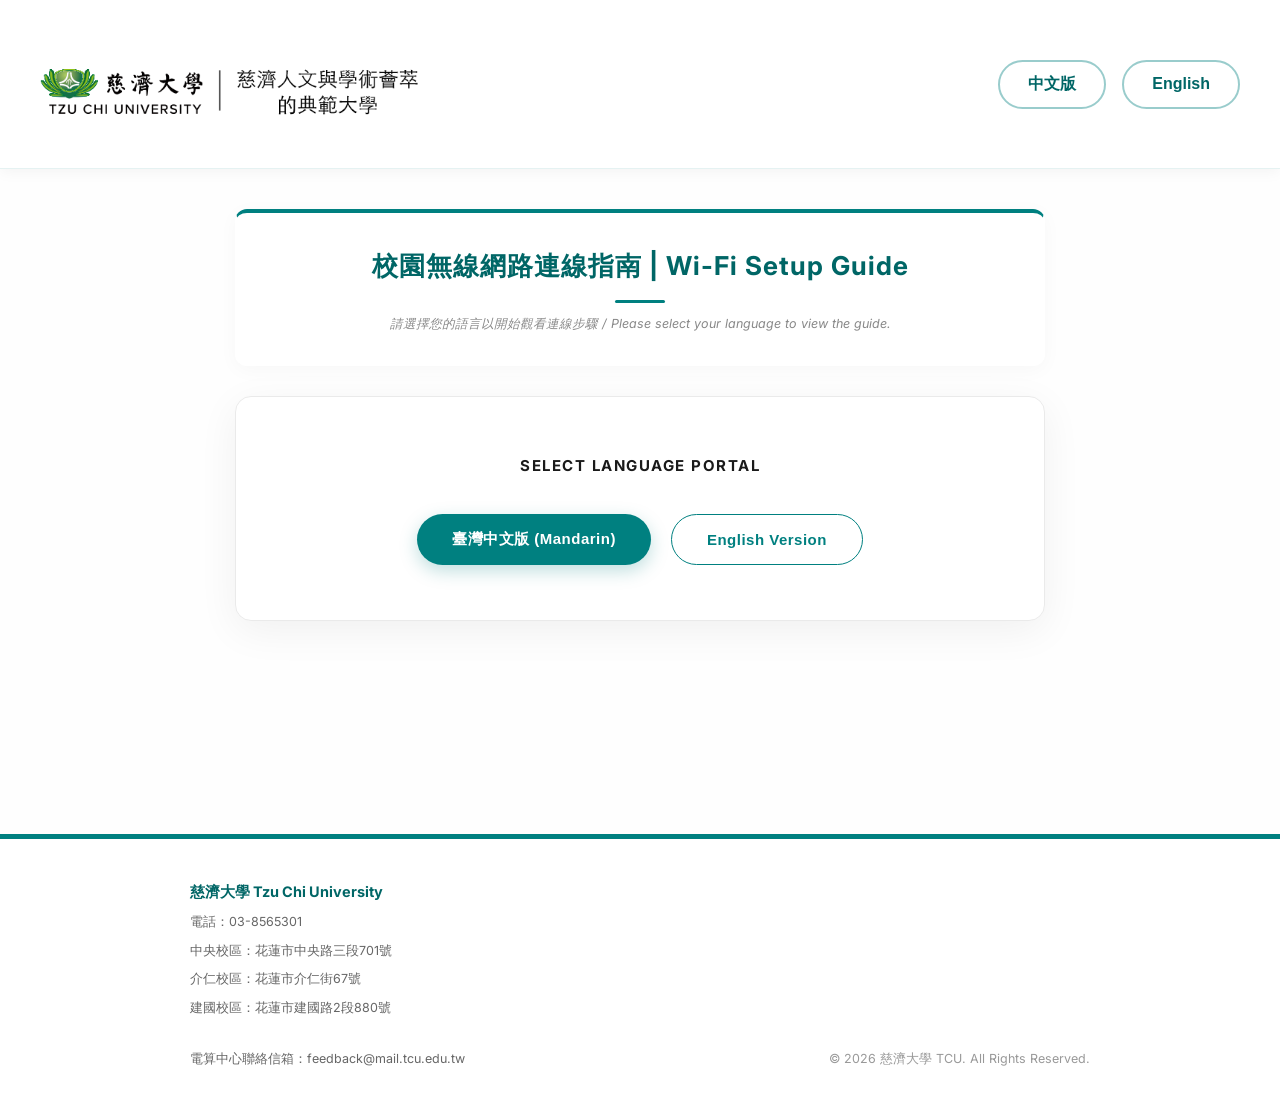
==== index.html @ 44fd3fd1 "Ganti nama ke index.html" ====
<!DOCTYPE html>
<html lang="zh-TW">
<head>
    <meta charset="UTF-8">
    <meta name="viewport" content="width=device-width, initial-scale=1.0">
    <title>慈濟大學校園無線網路連線指南 | TCU Wi-Fi Connection Guide</title>
    <link rel="stylesheet" href="style.css">
</head>
<body>

    <div class="bg-color-photo-overlay"></div>

    <header class="tcu-top-bar">
        <div class="tcu-top-container">
            <a href="https://www.tcu.edu.tw" target="_blank" class="logo-wrapper">
                <img src="tculogo.png" alt="TCU Official Logo" class="tcu-logo-photo" onerror="this.nextElementSibling.style.display='block'; this.style.display='none';">
                <div class="logo-photo-placeholder lang-content-hidden">[TCU Photo Logo]</div>
            </a>
            
            <div class="top-links">
                <button onclick="switchLanguage('zh')" id="btn-nav-zh" class="nav-btn-white">中文版</button>
                <button onclick="switchLanguage('en')" id="btn-nav-en" class="nav-btn-white">English</button>
            </div>
        </div>
    </header>

    <div class="main-container">
        
        <div class="page-title-box">
            <h2>校園無線網路連線指南 | Wi-Fi Setup Guide</h2>
            <div class="title-divider"></div>
            <p>請選擇您的語言以開始觀看連線步驟 / Please select your language to view the guide.</p>
        </div>

        <div id="language-selector-panel" class="selector-card">
            <p class="selector-instruction">SELECT LANGUAGE PORTAL</p>
            <div class="selector-buttons">
                <button class="portal-btn teal-btn" onclick="switchLanguage('zh')">臺灣中文版 (Mandarin)</button>
                <button class="portal-btn white-btn" onclick="switchLanguage('en')">English Version</button>
            </div>
        </div>

        <div id="zh-content" class="guide-card lang-content-hidden">
            <div class="lang-header zh-teal-text">中文版</div>
            
            <div class="step-item">
                <span class="step-label">STEP 01</span>
                <div class="step-text">登入慈濟大學 「學生資訊系統」，並點選 「電算中心」</div>
                <div class="img-container">
                    <img src="image1.png" alt="[Image 1]" onerror="this.nextElementSibling.style.display='block'; this.style.display='none';">
                    <div class="img-placeholder">[Image 1] 點選「電算中心」截圖</div>
                </div>
            </div>

            <div class="step-item">
                <span class="step-label">STEP 02</span>
                <div class="step-text">點選 「WiFi & VPN 密碼管理」</div>
                <div class="img-container">
                    <img src="image2.png" alt="[Image 2]" onerror="this.nextElementSibling.style.display='block'; this.style.display='none';">
                    <div class="img-placeholder">[Image 2] 點選「WiFi & VPN 密碼管理」截圖</div>
                </div>
            </div>

            <div class="step-item">
                <span class="step-label">STEP 03</span>
                <div class="step-text">記下您的 帳號 與 密碼</div>
                <div class="alert-box">
                    <strong>💡 重要提醒：</strong>輸入 Wi-Fi 認證帳號時，只需填寫 <code>@</code> 前方的數字或字母（例如：帳號為 114116106@rad.tcu.edu.tw，請僅輸入 <strong>114116106</strong>）。
                </div>
                <div class="img-container">
                    <img src="image3.png" alt="[Image 3]" onerror="this.nextElementSibling.style.display='block'; this.style.display='none';">
                    <div class="img-placeholder">[Image 3] 記下帳密資訊截圖</div>
                </div>
            </div>

            <div class="step-item">
                <span class="step-label">STEP 04</span>
                <div class="step-text">開啟裝置的 Wi-Fi 設定，選擇 「TCU」</div>
                <div class="img-container">
                    <img src="image4.png" alt="[Image 4]" onerror="this.nextElementSibling.style.display='block'; this.style.display='none';">
                    <div class="img-placeholder">[Image 4] 選擇「TCU」網路截圖</div>
                </div>
            </div>

            <div class="step-item">
                <span class="step-label">STEP 05</span>
                <div class="step-text">輸入帳密並點擊 「登入」</div>
                <p class="step-subtext">通常連線後會直接彈出登入視窗，此時可直接輸入您的帳號（不含 @ 後方文字）與密碼，並點擊 「登入」。</p>
                <div class="img-container">
                    <img src="image5.png" alt="[Image 5]" onerror="this.nextElementSibling.style.display='block'; this.style.display='none';">
                    <div class="img-placeholder">[Image 5] 彈出視窗登入認證截圖</div>
                </div>
            </div>

            <div class="step-item">
                <span class="step-label">STEP 06</span>
                <div class="step-text">如果沒有彈出視窗：</div>
                <p class="step-subtext">則必須點選 「開啟瀏覽器並連線」（或自行打開瀏覽器任意網頁），以帶出認證頁面。</p>
                <div class="img-container">
                    <img src="image6.png" alt="[Image 6]" onerror="this.nextElementSibling.style.display='block'; this.style.display='none';">
                    <div class="img-placeholder">[Image 6] 手動開啟瀏覽器認證截圖</div>
                </div>
            </div>

            <div class="step-item">
                <span class="step-label">STEP 07</span>
                <div class="step-text">當網頁自動跳轉並顯示 「慈濟大學首頁」 時，即代表已成功連線！</div>
                <div class="img-container">
                    <img src="image7.png" alt="[Image 7]" onerror="this.nextElementSibling.style.display='block'; this.style.display='none';">
                    <div class="img-placeholder">[Image 7] 連線成功畫面截圖</div>
                </div>
            </div>

            <div class="speedtest-box-white">
                <p>📢 如欲確認網路速度是否正常，可至網頁 <a class="web-link-teal" href="https://www.speedtest.net/zh-Hant" target="_blank">Speedtest 網站</a>，點擊 <strong>"GO"</strong> 開始測試。</p>
            </div>

            <div class="back-home-wrapper">
                <button class="back-home-btn" onclick="goHome()">
                    <svg width="16" height="16" viewBox="0 0 24 24" fill="none" stroke="currentColor" stroke-width="2" stroke-linecap="round" stroke-linejoin="round"><path d="M3 9l9-7 9 7v11a2 2 0 0 1-2 2H5a2 2 0 0 1-2-2z"></path><polyline points="9 22 9 12 15 12 15 22"></polyline></svg>
                    返回首頁 / Back to Home
                </button>
            </div>
        </div>

        <div id="en-content" class="guide-card lang-content-hidden">
            <div class="lang-header en-teal-text">English Version</div>
            
            <div class="step-item">
                <span class="step-label">STEP 01</span>
                <div class="step-text">Log in to the TCU Student Information System and Go to "Computer Center"</div>
                <div class="img-container">
                    <img src="imageing1.png" alt="[Image 1]" onerror="this.nextElementSibling.style.display='block'; this.style.display='none';">
                    <div class="img-placeholder">[Image 1] Click "Computer Center" Screenshot</div>
                </div>
            </div>

            <div class="step-item">
                <span class="step-label">STEP 02</span>
                <div class="step-text">Go to "WiFi & VPN Password Management"</div>
                <div class="img-container">
                    <img src="imageing2.png" alt="[Image 2]" onerror="this.nextElementSibling.style.display='block'; this.style.display='none';">
                    <div class="img-placeholder">[Image 2] Click "WiFi & VPN Password Management" Screenshot</div>
                </div>
            </div>

            <div class="step-item">
                <span class="step-label">STEP 03</span>
                <div class="step-text">Note down your Account and Password</div>
                <div class="alert-box alert-box-teal">
                    <strong>💡 Notice:</strong> Only use the numbers/letters before the <code>@</code> sign as your username. Example: If your account is 114116106@rad.tcu.edu.tw, just enter <strong>114116106</strong>.
                </div>
                <div class="img-container">
                    <img src="image3.png" alt="[Image 3]" onerror="this.nextElementSibling.style.display='block'; this.style.display='none';">
                    <div class="img-placeholder">[Image 3] Save your credentials Screenshot</div>
                </div>
            </div>

            <div class="step-item">
                <span class="step-label">STEP 04</span>
                <div class="step-text">Connect to the "TCU" Wi-Fi network</div>
                <div class="img-container">
                    <img src="image4.png" alt="[Image 4]" onerror="this.nextElementSibling.style.display='block'; this.style.display='none';">
                    <div class="img-placeholder">[Image 4] Select "TCU" from Wi-Fi list Screenshot</div>
                </div>
            </div>

            <div class="step-item">
                <span class="step-label">STEP 05</span>
                <div class="step-text">Normally, a login pop-up screen will appear automatically.</div>
                <p class="step-subtext">If it does, you can directly enter your username (without @...) and password, then click <strong>Login</strong>.</p>
                <div class="img-container">
                    <img src="image5.png" alt="[Image 5]" onerror="this.nextElementSibling.style.display='block'; this.style.display='none';">
                    <div class="img-placeholder">[Image 5] Login screen authentication Screenshot</div>
                </div>
            </div>

            <div class="step-item">
                <span class="step-label">STEP 06</span>
                <div class="step-text">If the pop-up does not appear:</div>
                <p class="step-subtext">Please click "Open browser and connect" (or manually open any browser) to bring up the authentication page.</p>
                <div class="img-container">
                    <img src="image6.png" alt="[Image 6]" onerror="this.nextElementSibling.style.display='block'; this.style.display='none';">
                    <div class="img-placeholder">[Image 6] Manually open browser portal Screenshot</div>
                </div>
            </div>

            <div class="step-item">
                <span class="step-label">STEP 07</span>
                <div class="step-text">Once the Tzu Chi University homepage opens, you are successfully connected!</div>
                <div class="img-container">
                    <img src="image7.png" alt="[Image 7]" onerror="this.nextElementSibling.style.display='block'; this.style.display='none';">
                    <div class="img-placeholder">[Image 7] Successfully Connected Dashboard Screenshot</div>
                </div>
            </div>

            <div class="speedtest-box-white speedtest-box-teal">
                <p>📢 To verify your connection speed, you can visit the <a class="web-link-teal" href="https://www.speedtest.net/zh-Hant" target="_blank">Speedtest Website</a> and click <strong>"GO"</strong> to test.</p>
            </div>

            <div class="back-home-wrapper">
                <button class="back-home-btn" onclick="goHome()">
                    <svg width="16" height="16" viewBox="0 0 24 24" fill="none" stroke="currentColor" stroke-width="2" stroke-linecap="round" stroke-linejoin="round"><path d="M3 9l9-7 9 7v11a2 2 0 0 1-2 2H5a2 2 0 0 1-2-2z"></path><polyline points="9 22 9 12 15 12 15 22"></polyline></svg>
                    Back to Home
                </button>
            </div>
        </div>

    </div>

    <footer class="tcu-footer-white">
        <div class="footer-container">
            <div class="footer-info">
               <p><strong>慈濟大學 Tzu Chi University</strong></p>
                <p>電話：03-8565301</p>
                <p>中央校區：花蓮市中央路三段701號 
                <p>介仁校區：花蓮市介仁街67號</p> 
                <p>建國校區：花蓮市建國路2段880號</p>
                <br>電算中心聯絡信箱：feedback@mail.tcu.edu.tw</br>
            </div>
            <div class="footer-copy">
                <p>&copy; 2026 慈濟大學 TCU. All Rights Reserved.</p>
            </div>
        </div>
    </footer>

    <script>
        function switchLanguage(lang) {
            const zhContent = document.getElementById('zh-content');
            const enContent = document.getElementById('en-content');
            const btnZh = document.getElementById('btn-nav-zh');
            const btnEn = document.getElementById('btn-nav-en');
            const selectorPanel = document.getElementById('language-selector-panel');

            // Sembunyikan panel opsi utama di tengah
            if(selectorPanel) {
                selectorPanel.style.display = 'none';
            }

            if (lang === 'zh') {
                zhContent.classList.remove('lang-content-hidden');
                enContent.classList.add('lang-content-hidden');
                btnZh.classList.add('active');
                btnEn.classList.remove('active');
            } else if (lang === 'en') {
                enContent.classList.remove('lang-content-hidden');
                zhContent.classList.add('lang-content-hidden');
                btnEn.classList.add('active');
                btnZh.classList.remove('active');
            }
            
            // Scroll halus ke arah isi konten
            window.scrollTo({
                top: document.querySelector('.page-title-box').offsetHeight + 40,
                behavior: 'smooth'
            });
        }

        // Fungsi untuk kembali ke halaman utama (Home)
        function goHome() {
            const zhContent = document.getElementById('zh-content');
            const enContent = document.getElementById('en-content');
            const btnZh = document.getElementById('btn-nav-zh');
            const btnEn = document.getElementById('btn-nav-en');
            const selectorPanel = document.getElementById('language-selector-panel');

            // Sembunyikan konten bahasa
            zhContent.classList.add('lang-content-hidden');
            enContent.classList.add('lang-content-hidden');
            
            // Normalkan status tombol aktif
            btnZh.classList.remove('active');
            btnEn.classList.remove('active');

            // Tampilkan kembali panel pilihan bahasa utama di tengah
            if(selectorPanel) {
                selectorPanel.style.display = 'block';
            }

            // Scroll kembali paling atas
            window.scrollTo({
                top: 0,
                behavior: 'smooth'
            });
        }
    </script>
</body>
</html>
---- style.css ----
/* IMPORT FONT MODERN 'INTER' & 'MONTSERRAT' */
@import url('https://fonts.googleapis.com/css2?family=Inter:wght@300;400;600;700&family=Montserrat:wght@400;600;700&display=swap');

:root {
    --tcu-emerald: #008080;                   /* Hijau Teal cerah khas Tzu Chi */
    --tcu-emerald-dark: #006666;              /* Hijau Teal tua untuk teks/hover */
    --tcu-gold: #D4AF37;                     /* Aksen Emas tipis */
    --tcu-white: #FFFFFF;
    --tcu-bg-light: #F8FAFA;                /* Latar belakang web dominan putih abu-abu */
    --text-primary: #1A1A1A;                /* Teks utama hitam pekat */
    --text-muted: #666666;                   /* Teks keterangan abu-abu */
    --border-light: rgba(0, 128, 128, 0.1);  /* Bingkai teal sangat tipis */
}

* {
    box-sizing: border-box;
    margin: 0;
    padding: 0;
}

body {
    font-family: 'Inter', "PingFang TC", "Microsoft JhengHei", sans-serif;
    color: var(--text-primary);
    line-height: 1.8;
    background-color: var(--tcu-bg-light); /* Latar belakang dominan putih */
    overflow-x: hidden;
}

/* FOTO BACKGROUND BERWARNA (KAMPUS BLUR) DENGAN OVERLAY PUTIH */
.bg-color-photo-overlay {
    position: fixed;
    top: 0;
    left: 0;
    width: 100vw;
    height: 100vh;
    /* Menggunakan foto estetik pemandangan kampus Tzu Chi yang BERWARNA */
    background-image: url('https://images.unsplash.com/photo-1541339907198-e08756defefe?auto=format&fit=crop&w=1920&q=80');
    background-size: cover;
    background-position: center;
    filter: blur(15px) brightness(105%); /* Efek blur tinggi + cerah */
    z-index: -2;
    transform: scale(1.05); /* Menghindari pixel putih di pinggiran layar */
}

/* Tambahan lapisan putih semi-transparan untuk membuat web dominan putih */
body::after {
    content: "";
    position: fixed;
    top: 0;
    left: 0;
    width: 100vw;
    height: 100vh;
    background-color: rgba(255, 255, 255, 0.85); /* Lapisan putih di atas foto blur */
    z-index: -1;
}

/* HEADER PUTIH MINIMALIS DENGAN LOGO FOTO */
.tcu-top-bar {
    background-color: rgba(255, 255, 255, 0.95);
    backdrop-filter: blur(10px);
    -webkit-backdrop-filter: blur(10px);
    color: var(--text-primary);
    padding: 12px 30px;
    box-shadow: 0 2px 15px rgba(0,0,0,0.05);
    position: sticky;
    top: 0;
    z-index: 1000;
    border-bottom: 1px solid var(--border-light);
}

.tcu-top-container {
    width: 100%;
    max-width: 100%;        /* Menggunakan lebar penuh layar */
    margin: 0;              /* Menghilangkan margin auto agar tidak ke tengah */
    padding: 0 10px;        /* Jarak tipis di sisi kiri dan kanan */
    display: flex;
    align-items: center;
    justify-content: space-between; /* Logo di kiri mentok, tombol bahasa di kanan mentok */
}

/* AREA LOGO (UKURAN 4X LEBIH BESAR & DIATUR SEBAGAI LINK) */
.logo-wrapper {
    display: flex;
    align-items: center;
    gap: 16px;              /* Jarak antara logo dan teks sedikit diperlebar */
    text-decoration: none;   /* Menghilangkan garis bawah default tag <a> */
    cursor: pointer;
    transition: opacity 0.2s ease;
}

.logo-wrapper:hover {
    opacity: 0.85;           /* Efek visual halus saat disorot */
}

/* Ukuran foto logo dibuat 4x lebih besar (144px) */
.tcu-logo-photo {
    width: 400px;
    height: 144px;
    object-fit: contain;     /* Memastikan foto logo asli utuh dan tidak gepeng */
}

.logo-photo-placeholder {
    font-size: 14px;
    color: var(--tcu-emerald);
    background: #E0F2F1;
    padding: 20px;
    border-radius: 6px;
    font-weight: 600;
}

.logo-area {
    display: flex;
    flex-direction: column;
}

.logo-title {
    font-family: 'Montserrat', sans-serif;
    font-size: 24px;         /* Ukuran teks Mandarin diperbesar agar seimbang */
    font-weight: 700;
    letter-spacing: 0.5px;
    color: var(--tcu-emerald-dark);
}

.logo-sub {
    font-size: 12px;         /* Ukuran teks Inggris diperbesar agar seimbang */
    letter-spacing: 0.5px;
    color: var(--text-muted);
    font-weight: 600;
}

/* TOMBOL NAVIGASI MENU UTAMA (WHITE STYLE - SEIMBANG DENGAN LOGO BESAR) */
.top-links {
    display: flex;
    gap: 16px;                  /* Memperlebar jarak antar tombol */
}

.nav-btn-white {
    background: transparent;
    color: var(--tcu-emerald-dark);
    border: 2px solid rgba(0, 128, 128, 0.4); /* Garis bingkai dipertebal (2px) */
    padding: 12px 28px;         /* Padding diperbesar agar tombol lebih kokoh */
    border-radius: 30px;        /* Sudut lengkungan disesuaikan dengan ukuran baru */
    cursor: pointer;
    font-size: 16px;            /* Ukuran teks diperbesar dari 13px ke 16px */
    font-weight: 700;           /* Teks dibuat lebih tebal (Bold) */
    transition: all 0.3s ease;
}

.nav-btn-white:hover, .nav-btn-white.active {
    background-color: var(--tcu-emerald);
    color: var(--tcu-white);
    border-color: var(--tcu-emerald);
    box-shadow: 0 6px 16px rgba(0, 128, 128, 0.25); /* Efek bayangan yang lebih tegas saat aktif */
    transform: translateY(-2px); /* Efek sedikit terangkat saat disorot */
}

/* CONTAINER KONTEN UTAMA */
.main-container {
    max-width: 850px;
    margin: 40px auto;
    padding: 0 20px;
    min-height: 65vh;
}

/* BANNER JUDUL MINIMALIS (DOMINAN PUTIH) */
.page-title-box {
    background: rgba(255, 255, 255, 0.9);
    backdrop-filter: blur(10px);
    padding: 30px;
    border-radius: 12px;
    margin-bottom: 30px;
    box-shadow: 0 4px 20px rgba(0, 0, 0, 0.03);
    text-align: center;
    border: 1px solid rgba(255,255,255,0.5);
    border-top: 4px solid var(--tcu-emerald); /* Aksen hijau di atas */
}

.page-title-box h2 {
    color: var(--tcu-emerald-dark);
    font-size: 26px;
    font-weight: 700;
    letter-spacing: 1px;
}

.title-divider {
    width: 50px;
    height: 3px;
    background-color: var(--tcu-emerald);
    margin: 10px auto;
    border-radius: 2px;
}

.page-title-box h3 {
    font-family: 'Montserrat', sans-serif;
    color: var(--text-muted);
    font-size: 17px;
    font-weight: 600;
    margin-bottom: 10px;
}

.page-title-box p {
    color: #888888;
    font-size: 12.5px;
    font-style: italic;
}

/* CARD PILIHAN PORTAL UTAMA (WHITE STYLE DENGAN WARNA PENTING) */
.selector-card {
    background: #FFFFFF;
    border-radius: 16px;
    padding: 55px 35px;
    text-align: center;
    box-shadow: 0 10px 40px rgba(0,0,0,0.06);
    border: 1px solid #EAEAEA;
    margin-top: 20px;
}

.selector-instruction {
    font-size: 15px;
    font-weight: 700;
    color: var(--text-primary);
    margin-bottom: 35px;
    letter-spacing: 1.5px;
}

.selector-buttons {
    display: flex;
    justify-content: center;
    gap: 20px;
    flex-wrap: wrap;
}

.portal-btn {
    padding: 16px 35px;
    font-size: 15px;
    font-weight: 700;
    border: none;
    border-radius: 30px;
    cursor: pointer;
    transition: all 0.3s cubic-bezier(0.25, 0.8, 0.25, 1);
    letter-spacing: 0.5px;
}

/* Tombol Mandarin (Hijau Teal) */
.portal-btn.teal-btn {
    background-color: var(--tcu-emerald);
    color: var(--tcu-white);
    box-shadow: 0 6px 18px rgba(0, 128, 128, 0.25);
}

/* Tombol English (Outline Hijau) */
.portal-btn.white-btn {
    background-color: transparent;
    color: var(--tcu-emerald);
    border: 1px solid var(--tcu-emerald);
}

.portal-btn:hover {
    transform: translateY(-3px);
    background-color: var(--tcu-emerald-dark);
    color: var(--tcu-white);
    border-color: var(--tcu-emerald-dark);
    box-shadow: 0 8px 25px rgba(0, 128, 128, 0.3);
}

/* LOGIKA SEMBUNYI KONTEN */
.lang-content-hidden {
    display: none !important;
}

/* KARTU PANDUAN UTAMA (WHITE STYLE MINIMALIS) */
.guide-card {
    background: #FFFFFF;
    border-radius: 12px;
    padding: 45px;
    box-shadow: 0 15px 45px rgba(0, 0, 0, 0.05);
    border: 1px solid #EAEAEA;
    margin-bottom: 35px;
    animation: fadeIn 0.4s ease-out;
}

@keyframes fadeIn {
    from { opacity: 0; transform: translateY(15px); }
    to { opacity: 1; transform: translateY(0); }
}

.lang-header {
    font-size: 20px;
    font-weight: 700;
    border-bottom: 2px solid var(--tcu-emerald);
    padding-bottom: 10px;
    margin-bottom: 35px;
    letter-spacing: 0.5px;
}

/* Perbedaan warna header bahasa agar elegan */
.zh-teal-text { color: var(--tcu-emerald-dark); }
.en-teal-text { color: #004D40; } /* Hijau lumut cerah */

/* ITEM SETIAP STEP */
.step-item {
    margin-bottom: 45px;
}

.step-item:last-child {
    margin-bottom: 0;
}

.step-label {
    display: inline-block;
    background-color: var(--tcu-emerald);
    color: var(--tcu-white);
    font-size: 11px;
    font-weight: 700;
    padding: 3px 10px;
    border-radius: 4px;
    margin-bottom: 8px;
    letter-spacing: 1px;
}

.step-text {
    font-weight: 700;
    font-size: 16px;
    color: var(--text-primary);
    margin-bottom: 6px;
}

.step-subtext {
    font-size: 14px;
    color: var(--text-muted);
    margin-bottom: 12px;
    padding-left: 2px;
}

/* WADAH FOTO/GAMBAR TUTORIAL */
.img-container {
    margin-top: 15px;
    background: rgba(255, 255, 255, 0.95);
    border: 1px solid #EEEEEE;
    border-radius: 8px;
    padding: 10px;
    text-align: center;
    box-shadow: 0 4px 15px rgba(0,0,0,0.02);
}

.img-container img {
    max-width: 100%;
    height: auto;
    border-radius: 6px;
    display: block;
    margin: 0 auto;
}

/* Placeholder saat gambar gagal dimuat */
.img-placeholder {
    display: none;
    font-size: 13.5px;
    color: var(--tcu-emerald);
    background: #E0F2F1;
    padding: 35px 15px;
    border-radius: 6px;
    border: 1px dashed rgba(0, 128, 128, 0.3);
    font-weight: 500;
}

/* MODIFIKASI KOTAK PENGINGAT MENJADI WARNA MERAH */
.alert-box {
    background-color: #FFEBEE; /* Latar belakang merah muda sangat muda agar teks mudah dibaca */
    border-left: 4px solid #D32F2F; /* Garis pembatas kiri berwarna merah tegas */
    color: #C62828; /* Warna teks utama menjadi merah tua */
}

/* Memastikan teks tebal (strong) dan kode (code) di dalamnya juga ikut berwarna merah serasi */
.alert-box strong {
    color: #B71C1C; 
}

.alert-box code {
    background-color: rgba(211, 47, 47, 0.08);
    color: #B71C1C;
    border: 1px solid rgba(211, 47, 47, 0.2);
}

/* SPEEDTEST PANEL (WHITE STYLE) */
.speedtest-box-white {
    margin-top: 45px;
    text-align: center;
    font-size: 14px;
    background: rgba(0, 128, 128, 0.05);
    border: 1px solid rgba(0, 128, 128, 0.15);
    padding: 18px;
    border-radius: 8px;
    color: var(--tcu-emerald-dark);
    font-weight: 500;
}

.web-link-teal {
    color: var(--tcu-emerald);
    text-decoration: none;
    font-weight: 700;
    border-bottom: 1.5px solid var(--tcu-emerald);
}

.web-link-teal:hover {
    color: var(--tcu-emerald-dark);
    border-bottom-color: var(--tcu-emerald-dark);
}

/* FUNGSI BACK TO HOME BUTTON (WHITE STYLE TEAL) */
.back-home-wrapper {
    margin-top: 45px;
    display: flex;
    justify-content: center;
    border-top: 1px dashed rgba(0, 0, 0, 0.08);
    padding-top: 35px;
}

.back-home-btn {
    background-color: var(--tcu-emerald);
    color: var(--tcu-white);
    border: none;
    padding: 12px 30px;
    font-size: 14px;
    font-weight: 600;
    border-radius: 30px;
    cursor: pointer;
    display: flex;
    align-items: center;
    gap: 8px;
    letter-spacing: 0.5px;
    box-shadow: 0 6px 20px rgba(0, 128, 128, 0.2);
    transition: all 0.3s ease;
}

.back-home-btn:hover {
    background-color: var(--tcu-emerald-dark);
    transform: translateY(-2px);
    box-shadow: 0 8px 25px rgba(0, 128, 128, 0.25);
}

/* FOOTER RESMI (WHITE STYLE) */
.tcu-footer-white {
    background-color: #FFFFFF;
    color: var(--text-muted);
    padding: 40px 20px;
    font-size: 12.5px;
    border-top: 1px solid #EEEEEE;
    border-top: 5px solid var(--tcu-emerald); /* Aksen hijau tebal di bawah */
}

.footer-container {
    max-width: 900px;
    margin: 0 auto;
    display: grid;
    grid-template-columns: 1fr;
    gap: 25px;
}

@media (min-width: 600px) {
    .footer-container {
        grid-template-columns: 2fr 1fr;
    }
}

.footer-info p {
    margin-bottom: 6px;
}

.footer-info strong {
    color: var(--tcu-emerald-dark);
    font-size: 14.5px;
}

.footer-copy {
    text-align: right;
    align-self: end;
    color: #999999;
}

@media (max-width: 600px) {
    .footer-copy {
        text-align: left;
    }
}
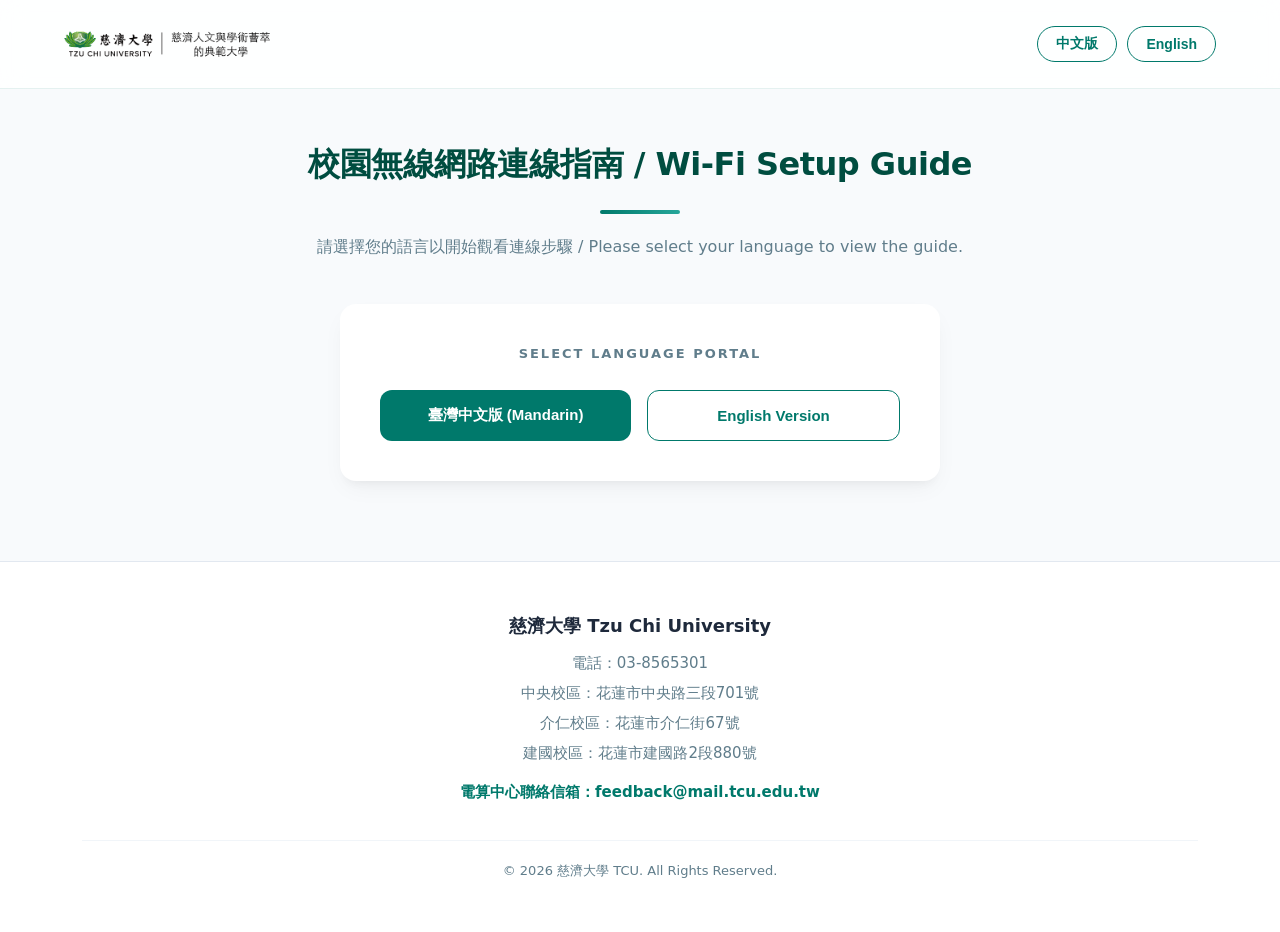
==== commit d499f81a: "Design upgrade to premium modern layout" ====
--- a/index.html
+++ b/index.html
@@ -4,17 +4,374 @@
     <meta charset="UTF-8">
     <meta name="viewport" content="width=device-width, initial-scale=1.0">
     <title>慈濟大學校園無線網路連線指南 | TCU Wi-Fi Connection Guide</title>
-    <link rel="stylesheet" href="style.css">
+    <style>
+        :root {
+            --primary: #00796b;
+            --primary-dark: #004d40;
+            --primary-light: #e0f2f1;
+            --accent: #26a69a;
+            --text-main: #2c3e50;
+            --text-muted: #607d8b;
+            --bg-global: #f8fafc;
+            --card-shadow: 0 10px 25px -5px rgba(0, 0, 0, 0.05), 0 8px 10px -6px rgba(0, 0, 0, 0.05);
+        }
+
+        * {
+            box-sizing: border-box;
+            margin: 0;
+            padding: 0;
+            transition: all 0.25s ease;
+        }
+
+        body {
+            font-family: system-ui, -apple-system, BlinkMacSystemFont, 'Segoe UI', Roboto, Oxygen, Ubuntu, Cantarell, sans-serif;
+            background-color: var(--bg-global);
+            color: var(--text-main);
+            line-height: 1.6;
+        }
+
+        .lang-content-hidden {
+            display: none !important;
+        }
+
+        /* Modern Header with Sticky Glassmorphism Effect */
+        .tcu-top-bar {
+            background: rgba(255, 255, 255, 0.85);
+            backdrop-filter: blur(12px);
+            -webkit-backdrop-filter: blur(12px);
+            border-bottom: 1px solid rgba(0, 121, 107, 0.1);
+            position: sticky;
+            top: 0;
+            z-index: 1000;
+            padding: 16px 0;
+        }
+
+        .tcu-top-container {
+            display: flex;
+            justify-content: space-between;
+            align-items: center;
+            max-width: 1200px;
+            width: 90%;
+            margin: 0 auto;
+        }
+
+        .logo-wrapper img {
+            height: 48px;
+            object-fit: contain;
+        }
+
+        .top-links {
+            display: flex;
+            gap: 10px;
+        }
+
+        .nav-btn-white {
+            background: transparent;
+            border: 1px solid var(--primary);
+            color: var(--primary);
+            padding: 8px 18px;
+            font-weight: 600;
+            cursor: pointer;
+            border-radius: 30px;
+            font-size: 14px;
+        }
+
+        .nav-btn-white:hover {
+            background-color: var(--primary-light);
+        }
+
+        .nav-btn-white.active {
+            background-color: var(--primary);
+            color: white;
+            box-shadow: 0 4px 12px rgba(0, 121, 107, 0.2);
+        }
+
+        /* Main Layout Customization */
+        .main-container {
+            max-width: 1200px;
+            width: 90%;
+            margin: 50px auto;
+        }
+
+        .page-title-box {
+            text-align: center;
+            margin-bottom: 45px;
+        }
+
+        .page-title-box h2 {
+            font-size: 32px;
+            font-weight: 800;
+            color: var(--primary-dark);
+            letter-spacing: -0.5px;
+        }
+
+        .title-divider {
+            height: 4px;
+            width: 80px;
+            background: linear-gradient(90deg, var(--primary), var(--accent));
+            margin: 20px auto;
+            border-radius: 2px;
+        }
+
+        .page-title-box p {
+            color: var(--text-muted);
+            font-size: 16px;
+        }
+
+        /* Language Portal Selector */
+        .selector-card {
+            background: white;
+            padding: 40px;
+            border-radius: 16px;
+            box-shadow: var(--card-shadow);
+            text-align: center;
+            max-width: 600px;
+            margin: 0 auto;
+        }
+
+        .selector-instruction {
+            font-weight: 700;
+            font-size: 13px;
+            letter-spacing: 2px;
+            color: var(--text-muted);
+            margin-bottom: 25px;
+        }
+
+        .selector-buttons {
+            display: flex;
+            gap: 16px;
+        }
+
+        .portal-btn {
+            flex: 1;
+            padding: 16px 24px;
+            border-radius: 12px;
+            cursor: pointer;
+            font-weight: 700;
+            font-size: 15px;
+            border: 1px solid var(--primary);
+        }
+
+        .teal-btn {
+            background: var(--primary);
+            color: white;
+            border: none;
+        }
+
+        .teal-btn:hover {
+            background: var(--primary-dark);
+            transform: translateY(-2px);
+            box-shadow: 0 6px 15px rgba(0, 121, 107, 0.3);
+        }
+
+        .white-btn {
+            background: white;
+            color: var(--primary);
+        }
+
+        .white-btn:hover {
+            background: var(--primary-light);
+            transform: translateY(-2px);
+        }
+
+        /* Modern Step Guides Card Layout */
+        .guide-card {
+            background: white;
+            padding: 40px;
+            border-radius: 20px;
+            box-shadow: var(--card-shadow);
+        }
+
+        .lang-header {
+            font-size: 24px;
+            font-weight: 800;
+            margin-bottom: 30px;
+            padding-bottom: 12px;
+            border-bottom: 2px solid #f1f5f9;
+        }
+        
+        .zh-teal-text { color: var(--primary); }
+        .en-teal-text { color: var(--accent); }
+
+        .step-item {
+            padding: 35px 0;
+            border-bottom: 1px solid #f1f5f9;
+        }
+
+        .step-item:last-of-type {
+            border-bottom: none;
+        }
+
+        .step-label {
+            background: var(--primary-light);
+            color: var(--primary-dark);
+            padding: 6px 14px;
+            font-size: 13px;
+            font-weight: 700;
+            border-radius: 30px;
+            display: inline-block;
+            margin-bottom: 15px;
+            letter-spacing: 0.5px;
+        }
+
+        .step-text {
+            font-size: 20px;
+            font-weight: 700;
+            color: #1e293b;
+            margin-bottom: 12px;
+        }
+
+        .step-subtext {
+            color: var(--text-muted);
+            font-size: 15px;
+            margin-bottom: 15px;
+        }
+
+        /* Modern Alert Box */
+        .alert-box {
+            background: #fffbeb;
+            border-left: 4px solid #f59e0b;
+            padding: 18px;
+            margin: 20px 0;
+            border-radius: 8px;
+            color: #78350f;
+            font-size: 15px;
+        }
+
+        .alert-box-teal {
+            background: #f0fdfa;
+            border-left: 4px solid var(--accent);
+            color: #115e59;
+        }
+
+        /* Sleek Container for Screenshots */
+        .img-container {
+            background: #f8fafc;
+            padding: 20px;
+            text-align: center;
+            border: 1px solid #e2e8f0;
+            margin-top: 20px;
+            border-radius: 12px;
+            overflow: hidden;
+        }
+
+        .img-container img {
+            max-width: 100%;
+            height: auto;
+            border-radius: 8px;
+            box-shadow: 0 4px 12px rgba(0,0,0,0.04);
+        }
+
+        .img-placeholder {
+            color: #94a3b8;
+            font-style: normal;
+            font-size: 14px;
+            font-weight: 500;
+        }
+
+        /* Modern Speedtest & Dashboard components */
+        .speedtest-box-white {
+            background: #f1f5f9;
+            padding: 20px;
+            border-radius: 12px;
+            margin: 40px 0 20px 0;
+            text-align: center;
+            font-weight: 500;
+        }
+
+        .web-link-teal {
+            color: var(--primary);
+            font-weight: 700;
+            text-decoration: none;
+            border-bottom: 2px solid transparent;
+        }
+
+        .web-link-teal:hover {
+            border-bottom-color: var(--primary);
+        }
+
+        .back-home-wrapper {
+            text-align: center;
+            margin-top: 40px;
+        }
+
+        .back-home-btn {
+            background: #1e293b;
+            color: white;
+            border: none;
+            padding: 14px 28px;
+            font-size: 15px;
+            font-weight: 600;
+            border-radius: 30px;
+            cursor: pointer;
+            display: inline-flex;
+            align-items: center;
+            gap: 10px;
+            box-shadow: 0 4px 12px rgba(30, 41, 59, 0.2);
+        }
+
+        .back-home-btn:hover {
+            background: #0f172a;
+            transform: translateY(-2px);
+            box-shadow: 0 6px 20px rgba(30, 41, 59, 0.3);
+        }
+
+        /* Minimal Footer Layout */
+        .tcu-footer-white {
+            background: white;
+            border-top: 1px solid #e2e8f0;
+            padding: 50px 20px;
+            font-size: 15px;
+            color: var(--text-muted);
+            margin-top: 80px;
+        }
+
+        .footer-container {
+            max-width: 1200px;
+            width: 90%;
+            margin: 0 auto;
+            display: flex;
+            flex-direction: column;
+            gap: 30px;
+            align-items: center;
+            text-align: center;
+        }
+
+        .footer-info p {
+            margin-bottom: 6px;
+        }
+
+        .footer-copy {
+            font-size: 13px;
+            border-top: 1px solid #f1f5f9;
+            width: 100%;
+            padding-top: 20px;
+        }
+
+        /* Mobile Optimization */
+        @media (max-width: 640px) {
+            .selector-buttons {
+                flex-direction: column;
+            }
+            .page-title-box h2 {
+                font-size: 24px;
+            }
+            .guide-card {
+                padding: 24px;
+            }
+            .step-text {
+                font-size: 17px;
+            }
+        }
+    </style>
 </head>
 <body>
-
-    <div class="bg-color-photo-overlay"></div>
 
     <header class="tcu-top-bar">
         <div class="tcu-top-container">
             <a href="https://www.tcu.edu.tw" target="_blank" class="logo-wrapper">
                 <img src="tculogo.png" alt="TCU Official Logo" class="tcu-logo-photo" onerror="this.nextElementSibling.style.display='block'; this.style.display='none';">
-                <div class="logo-photo-placeholder lang-content-hidden">[TCU Photo Logo]</div>
+                <div class="logo-photo-placeholder lang-content-hidden" style="color: var(--primary); font-weight: bold;">[TCU Logo]</div>
             </a>
             
             <div class="top-links">
@@ -27,7 +384,7 @@
     <div class="main-container">
         
         <div class="page-title-box">
-            <h2>校園無線網路連線指南 | Wi-Fi Setup Guide</h2>
+            <h2>校園無線網路連線指南 / Wi-Fi Setup Guide</h2>
             <div class="title-divider"></div>
             <p>請選擇您的語言以開始觀看連線步驟 / Please select your language to view the guide.</p>
         </div>
@@ -48,7 +405,7 @@
                 <div class="step-text">登入慈濟大學 「學生資訊系統」，並點選 「電算中心」</div>
                 <div class="img-container">
                     <img src="image1.png" alt="[Image 1]" onerror="this.nextElementSibling.style.display='block'; this.style.display='none';">
-                    <div class="img-placeholder">[Image 1] 點選「電算中心」截圖</div>
+                    <div class="img-placeholder">📸 點選「電算中心」截圖</div>
                 </div>
             </div>
 
@@ -57,7 +414,7 @@
                 <div class="step-text">點選 「WiFi & VPN 密碼管理」</div>
                 <div class="img-container">
                     <img src="image2.png" alt="[Image 2]" onerror="this.nextElementSibling.style.display='block'; this.style.display='none';">
-                    <div class="img-placeholder">[Image 2] 點選「WiFi & VPN 密碼管理」截圖</div>
+                    <div class="img-placeholder">📸 點選「WiFi & VPN 密碼管理」截圖</div>
                 </div>
             </div>
 
@@ -69,7 +426,7 @@
                 </div>
                 <div class="img-container">
                     <img src="image3.png" alt="[Image 3]" onerror="this.nextElementSibling.style.display='block'; this.style.display='none';">
-                    <div class="img-placeholder">[Image 3] 記下帳密資訊截圖</div>
+                    <div class="img-placeholder">📸 記下帳密資訊截圖</div>
                 </div>
             </div>
 
@@ -78,7 +435,7 @@
                 <div class="step-text">開啟裝置的 Wi-Fi 設定，選擇 「TCU」</div>
                 <div class="img-container">
                     <img src="image4.png" alt="[Image 4]" onerror="this.nextElementSibling.style.display='block'; this.style.display='none';">
-                    <div class="img-placeholder">[Image 4] 選擇「TCU」網路截圖</div>
+                    <div class="img-placeholder">📸 選擇「TCU」網路截圖</div>
                 </div>
             </div>
 
@@ -88,7 +445,7 @@
                 <p class="step-subtext">通常連線後會直接彈出登入視窗，此時可直接輸入您的帳號（不含 @ 後方文字）與密碼，並點擊 「登入」。</p>
                 <div class="img-container">
                     <img src="image5.png" alt="[Image 5]" onerror="this.nextElementSibling.style.display='block'; this.style.display='none';">
-                    <div class="img-placeholder">[Image 5] 彈出視窗登入認證截圖</div>
+                    <div class="img-placeholder">📸 彈出視窗登入認證截圖</div>
                 </div>
             </div>
 
@@ -98,7 +455,7 @@
                 <p class="step-subtext">則必須點選 「開啟瀏覽器並連線」（或自行打開瀏覽器任意網頁），以帶出認證頁面。</p>
                 <div class="img-container">
                     <img src="image6.png" alt="[Image 6]" onerror="this.nextElementSibling.style.display='block'; this.style.display='none';">
-                    <div class="img-placeholder">[Image 6] 手動開啟瀏覽器認證截圖</div>
+                    <div class="img-placeholder">📸 手動開啟瀏覽器認證截圖</div>
                 </div>
             </div>
 
@@ -107,7 +464,7 @@
                 <div class="step-text">當網頁自動跳轉並顯示 「慈濟大學首頁」 時，即代表已成功連線！</div>
                 <div class="img-container">
                     <img src="image7.png" alt="[Image 7]" onerror="this.nextElementSibling.style.display='block'; this.style.display='none';">
-                    <div class="img-placeholder">[Image 7] 連線成功畫面截圖</div>
+                    <div class="img-placeholder">📸 連線成功畫面截圖</div>
                 </div>
             </div>
 
@@ -117,7 +474,7 @@
 
             <div class="back-home-wrapper">
                 <button class="back-home-btn" onclick="goHome()">
-                    <svg width="16" height="16" viewBox="0 0 24 24" fill="none" stroke="currentColor" stroke-width="2" stroke-linecap="round" stroke-linejoin="round"><path d="M3 9l9-7 9 7v11a2 2 0 0 1-2 2H5a2 2 0 0 1-2-2z"></path><polyline points="9 22 9 12 15 12 15 22"></polyline></svg>
+                    <svg width="18" height="18" viewBox="0 0 24 24" fill="none" stroke="currentColor" stroke-width="2.5" stroke-linecap="round" stroke-linejoin="round"><path d="M3 9l9-7 9 7v11a2 2 0 0 1-2 2H5a2 2 0 0 1-2-2z"></path><polyline points="9 22 9 12 15 12 15 22"></polyline></svg>
                     返回首頁 / Back to Home
                 </button>
             </div>
@@ -131,7 +488,7 @@
                 <div class="step-text">Log in to the TCU Student Information System and Go to "Computer Center"</div>
                 <div class="img-container">
                     <img src="imageing1.png" alt="[Image 1]" onerror="this.nextElementSibling.style.display='block'; this.style.display='none';">
-                    <div class="img-placeholder">[Image 1] Click "Computer Center" Screenshot</div>
+                    <div class="img-placeholder">📸 Click "Computer Center" Screenshot</div>
                 </div>
             </div>
 
@@ -140,7 +497,7 @@
                 <div class="step-text">Go to "WiFi & VPN Password Management"</div>
                 <div class="img-container">
                     <img src="imageing2.png" alt="[Image 2]" onerror="this.nextElementSibling.style.display='block'; this.style.display='none';">
-                    <div class="img-placeholder">[Image 2] Click "WiFi & VPN Password Management" Screenshot</div>
+                    <div class="img-placeholder">📸 Click "WiFi & VPN Password Management" Screenshot</div>
                 </div>
             </div>
 
@@ -152,7 +509,7 @@
                 </div>
                 <div class="img-container">
                     <img src="image3.png" alt="[Image 3]" onerror="this.nextElementSibling.style.display='block'; this.style.display='none';">
-                    <div class="img-placeholder">[Image 3] Save your credentials Screenshot</div>
+                    <div class="img-placeholder">📸 Save your credentials Screenshot</div>
                 </div>
             </div>
 
@@ -161,7 +518,7 @@
                 <div class="step-text">Connect to the "TCU" Wi-Fi network</div>
                 <div class="img-container">
                     <img src="image4.png" alt="[Image 4]" onerror="this.nextElementSibling.style.display='block'; this.style.display='none';">
-                    <div class="img-placeholder">[Image 4] Select "TCU" from Wi-Fi list Screenshot</div>
+                    <div class="img-placeholder">📸 Select "TCU" from Wi-Fi list Screenshot</div>
                 </div>
             </div>
 
@@ -171,7 +528,7 @@
                 <p class="step-subtext">If it does, you can directly enter your username (without @...) and password, then click <strong>Login</strong>.</p>
                 <div class="img-container">
                     <img src="image5.png" alt="[Image 5]" onerror="this.nextElementSibling.style.display='block'; this.style.display='none';">
-                    <div class="img-placeholder">[Image 5] Login screen authentication Screenshot</div>
+                    <div class="img-placeholder">📸 Login screen authentication Screenshot</div>
                 </div>
             </div>
 
@@ -181,7 +538,7 @@
                 <p class="step-subtext">Please click "Open browser and connect" (or manually open any browser) to bring up the authentication page.</p>
                 <div class="img-container">
                     <img src="image6.png" alt="[Image 6]" onerror="this.nextElementSibling.style.display='block'; this.style.display='none';">
-                    <div class="img-placeholder">[Image 6] Manually open browser portal Screenshot</div>
+                    <div class="img-placeholder">📸 Manually open browser portal Screenshot</div>
                 </div>
             </div>
 
@@ -190,17 +547,17 @@
                 <div class="step-text">Once the Tzu Chi University homepage opens, you are successfully connected!</div>
                 <div class="img-container">
                     <img src="image7.png" alt="[Image 7]" onerror="this.nextElementSibling.style.display='block'; this.style.display='none';">
-                    <div class="img-placeholder">[Image 7] Successfully Connected Dashboard Screenshot</div>
-                </div>
-            </div>
-
-            <div class="speedtest-box-white speedtest-box-teal">
+                    <div class="img-placeholder">📸 Successfully Connected Dashboard Screenshot</div>
+                </div>
+            </div>
+
+            <div class="speedtest-box-white text-center">
                 <p>📢 To verify your connection speed, you can visit the <a class="web-link-teal" href="https://www.speedtest.net/zh-Hant" target="_blank">Speedtest Website</a> and click <strong>"GO"</strong> to test.</p>
             </div>
 
             <div class="back-home-wrapper">
                 <button class="back-home-btn" onclick="goHome()">
-                    <svg width="16" height="16" viewBox="0 0 24 24" fill="none" stroke="currentColor" stroke-width="2" stroke-linecap="round" stroke-linejoin="round"><path d="M3 9l9-7 9 7v11a2 2 0 0 1-2 2H5a2 2 0 0 1-2-2z"></path><polyline points="9 22 9 12 15 12 15 22"></polyline></svg>
+                    <svg width="18" height="18" viewBox="0 0 24 24" fill="none" stroke="currentColor" stroke-width="2.5" stroke-linecap="round" stroke-linejoin="round"><path d="M3 9l9-7 9 7v11a2 2 0 0 1-2 2H5a2 2 0 0 1-2-2z"></path><polyline points="9 22 9 12 15 12 15 22"></polyline></svg>
                     Back to Home
                 </button>
             </div>
@@ -211,12 +568,12 @@
     <footer class="tcu-footer-white">
         <div class="footer-container">
             <div class="footer-info">
-               <p><strong>慈濟大學 Tzu Chi University</strong></p>
+                <p style="font-size: 18px; font-weight: 700; color: #1e293b; margin-bottom: 10px;">慈濟大學 Tzu Chi University</p>
                 <p>電話：03-8565301</p>
-                <p>中央校區：花蓮市中央路三段701號 
+                <p>中央校區：花蓮市中央路三段701號</p> 
                 <p>介仁校區：花蓮市介仁街67號</p> 
                 <p>建國校區：花蓮市建國路2段880號</p>
-                <br>電算中心聯絡信箱：feedback@mail.tcu.edu.tw</br>
+                <p style="margin-top: 15px; color: var(--primary); font-weight: 600;">電算中心聯絡信箱：feedback@mail.tcu.edu.tw</p>
             </div>
             <div class="footer-copy">
                 <p>&copy; 2026 慈濟大學 TCU. All Rights Reserved.</p>
@@ -232,7 +589,6 @@
             const btnEn = document.getElementById('btn-nav-en');
             const selectorPanel = document.getElementById('language-selector-panel');
 
-            // Sembunyikan panel opsi utama di tengah
             if(selectorPanel) {
                 selectorPanel.style.display = 'none';
             }
@@ -249,14 +605,12 @@
                 btnZh.classList.remove('active');
             }
             
-            // Scroll halus ke arah isi konten
             window.scrollTo({
                 top: document.querySelector('.page-title-box').offsetHeight + 40,
                 behavior: 'smooth'
             });
         }
 
-        // Fungsi untuk kembali ke halaman utama (Home)
         function goHome() {
             const zhContent = document.getElementById('zh-content');
             const enContent = document.getElementById('en-content');
@@ -264,20 +618,16 @@
             const btnEn = document.getElementById('btn-nav-en');
             const selectorPanel = document.getElementById('language-selector-panel');
 
-            // Sembunyikan konten bahasa
             zhContent.classList.add('lang-content-hidden');
             enContent.classList.add('lang-content-hidden');
             
-            // Normalkan status tombol aktif
             btnZh.classList.remove('active');
             btnEn.classList.remove('active');
 
-            // Tampilkan kembali panel pilihan bahasa utama di tengah
             if(selectorPanel) {
                 selectorPanel.style.display = 'block';
             }
 
-            // Scroll kembali paling atas
             window.scrollTo({
                 top: 0,
                 behavior: 'smooth'
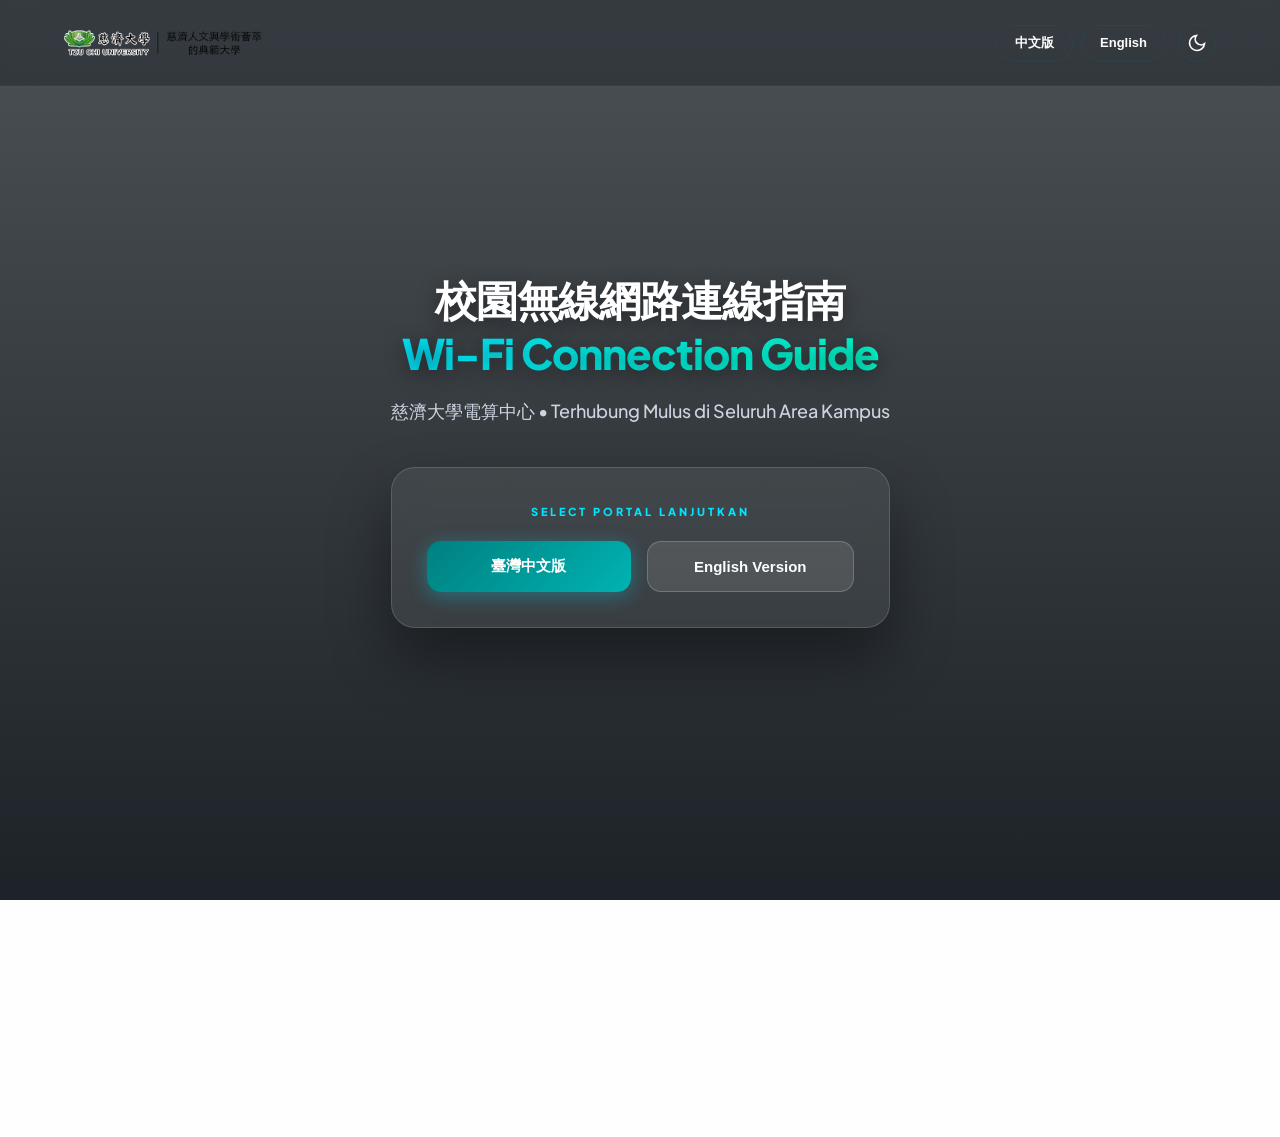
==== commit e1412944: "feat: add dark immersive hero section with background and dynamic language scroll" ====
--- a/index.html
+++ b/index.html
@@ -4,44 +4,80 @@
     <meta charset="UTF-8">
     <meta name="viewport" content="width=device-width, initial-scale=1.0">
     <title>慈濟大學校園無線網路連線指南 | TCU Wi-Fi Connection Guide</title>
+    <link rel="preconnect" href="https://fonts.googleapis.com">
+    <link rel="preconnect" href="https://fonts.gstatic.com" crossorigin>
+    <link href="https://fonts.googleapis.com/css2?family=Plus+Jakarta+Sans:wght@400;500;600;700;800&display=swap" rel="stylesheet">
     <style>
         :root {
-            --primary: #00796b;
-            --primary-dark: #004d40;
-            --primary-light: #e0f2f1;
-            --accent: #26a69a;
-            --text-main: #2c3e50;
-            --text-muted: #607d8b;
-            --bg-global: #f8fafc;
-            --card-shadow: 0 10px 25px -5px rgba(0, 0, 0, 0.05), 0 8px 10px -6px rgba(0, 0, 0, 0.05);
+            /* Light Mode Variables */
+            --primary: #008080;
+            --primary-dark: #004d4d;
+            --primary-light: #e6f2f2;
+            --accent: #00eaff;
+            --bg-global: #f4f7f6;
+            --bg-card: rgba(255, 255, 255, 0.85);
+            --bg-blur: blur(16px);
+            --text-main: #1e293b;
+            --text-muted: #64748b;
+            --border-color: rgba(0, 128, 128, 0.15);
+            --card-shadow: 0 20px 40px -15px rgba(0, 80, 80, 0.08);
+            --alert-bg: #fffbeb;
+            --alert-text: #78350f;
+            --alert-border: #f59e0b;
+            --hero-overlay: linear-gradient(to bottom, rgba(5, 11, 17, 0.7), rgba(5, 11, 17, 0.9));
+        }
+
+        [data-theme="dark"] {
+            /* Dark Mode Variables */
+            --primary: #00e5ff;
+            --primary-dark: #00b3cc;
+            --primary-light: rgba(0, 229, 255, 0.1);
+            --accent: #00ffcc;
+            --bg-global: #050b11;
+            --bg-card: rgba(10, 25, 41, 0.7);
+            --bg-blur: blur(20px);
+            --text-main: #f8fafc;
+            --text-muted: #94a3b8;
+            --border-color: rgba(0, 229, 255, 0.2);
+            --card-shadow: 0 25px 50px -12px rgba(0, 229, 255, 0.15);
+            --alert-bg: rgba(245, 158, 11, 0.1);
+            --alert-text: #fde047;
+            --alert-border: #d97706;
+            --hero-overlay: linear-gradient(to bottom, rgba(5, 11, 17, 0.8), rgba(5, 11, 17, 0.95));
         }
 
         * {
             box-sizing: border-box;
             margin: 0;
             padding: 0;
-            transition: all 0.25s ease;
+            transition: background-color 0.4s cubic-bezier(0.4, 0, 0.2, 1), 
+                        border-color 0.4s ease, 
+                        box-shadow 0.4s ease,
+                        transform 0.2s ease;
         }
 
         body {
-            font-family: system-ui, -apple-system, BlinkMacSystemFont, 'Segoe UI', Roboto, Oxygen, Ubuntu, Cantarell, sans-serif;
+            font-family: 'Plus Jakarta Sans', system-ui, -apple-system, sans-serif;
             background-color: var(--bg-global);
             color: var(--text-main);
-            line-height: 1.6;
+            line-height: 1.7;
+            overflow-x: hidden;
         }
 
         .lang-content-hidden {
             display: none !important;
         }
 
-        /* Modern Header with Sticky Glassmorphism Effect */
+        /* Sticky Glassmorphism Header */
         .tcu-top-bar {
-            background: rgba(255, 255, 255, 0.85);
-            backdrop-filter: blur(12px);
-            -webkit-backdrop-filter: blur(12px);
-            border-bottom: 1px solid rgba(0, 121, 107, 0.1);
-            position: sticky;
+            background: rgba(5, 11, 17, 0.3);
+            backdrop-filter: var(--bg-blur);
+            -webkit-backdrop-filter: var(--bg-blur);
+            border-bottom: 1px solid var(--border-color);
+            position: fixed;
             top: 0;
+            left: 0;
+            right: 0;
             z-index: 1000;
             padding: 16px 0;
         }
@@ -56,85 +92,123 @@
         }
 
         .logo-wrapper img {
-            height: 48px;
+            height: 46px;
             object-fit: contain;
+        }
+
+        .controls-area {
+            display: flex;
+            align-items: center;
+            gap: 12px;
         }
 
         .top-links {
             display: flex;
-            gap: 10px;
+            gap: 8px;
         }
 
         .nav-btn-white {
             background: transparent;
-            border: 1px solid var(--primary);
-            color: var(--primary);
+            border: 1px solid var(--border-color);
+            color: #ffffff; /* Selalu putih di header atas agar kontras dengan hero */
             padding: 8px 18px;
             font-weight: 600;
             cursor: pointer;
             border-radius: 30px;
-            font-size: 14px;
-        }
-
-        .nav-btn-white:hover {
-            background-color: var(--primary-light);
+            font-size: 13px;
+        }
+
+        [data-theme="light"] .nav-btn-white {
+            color: var(--text-main);
         }
 
         .nav-btn-white.active {
-            background-color: var(--primary);
-            color: white;
-            box-shadow: 0 4px 12px rgba(0, 121, 107, 0.2);
-        }
-
-        /* Main Layout Customization */
-        .main-container {
-            max-width: 1200px;
-            width: 90%;
-            margin: 50px auto;
-        }
-
-        .page-title-box {
+            background: var(--primary);
+            color: #ffffff !important;
+            border-color: var(--primary);
+            box-shadow: 0 0 15px rgba(0, 229, 255, 0.4);
+        }
+
+        .theme-toggle-btn {
+            background: transparent;
+            border: 1px solid var(--border-color);
+            color: #ffffff;
+            width: 38px;
+            height: 38px;
+            border-radius: 50%;
+            cursor: pointer;
+            display: flex;
+            align-items: center;
+            justify-content: center;
+        }
+        
+        [data-theme="light"] .theme-toggle-btn {
+            color: var(--text-main);
+        }
+
+        /* Opening / Hero Page Section */
+        .hero-section {
+            position: relative;
+            height: 100vh;
+            min-height: 600px;
+            display: flex;
+            align-items: center;
+            justify-content: center;
+            background-image: var(--hero-overlay), url('background.png'); /* Menggunakan background.png sebagai foto sekolah */
+            background-size: cover;
+            background-position: center;
+            background-attachment: fixed;
             text-align: center;
-            margin-bottom: 45px;
-        }
-
-        .page-title-box h2 {
-            font-size: 32px;
+            padding: 0 20px;
+        }
+
+        .hero-content {
+            max-width: 800px;
+            z-index: 2;
+        }
+
+        .hero-title {
+            font-size: 42px;
             font-weight: 800;
-            color: var(--primary-dark);
-            letter-spacing: -0.5px;
-        }
-
-        .title-divider {
-            height: 4px;
-            width: 80px;
-            background: linear-gradient(90deg, var(--primary), var(--accent));
-            margin: 20px auto;
-            border-radius: 2px;
-        }
-
-        .page-title-box p {
-            color: var(--text-muted);
-            font-size: 16px;
-        }
-
-        /* Language Portal Selector */
+            color: #ffffff;
+            line-height: 1.3;
+            letter-spacing: -1px;
+            margin-bottom: 15px;
+            text-shadow: 0 4px 20px rgba(0,0,0,0.4);
+        }
+
+        .hero-title span {
+            background: linear-gradient(120deg, #00e5ff, #00ffcc);
+            -webkit-background-clip: text;
+            -webkit-text-fill-color: transparent;
+        }
+
+        .hero-subtitle {
+            color: #cbd5e1;
+            font-size: 18px;
+            font-weight: 500;
+            margin-bottom: 40px;
+        }
+
+        /* Selector Portal Card inside Hero */
         .selector-card {
-            background: white;
-            padding: 40px;
-            border-radius: 16px;
-            box-shadow: var(--card-shadow);
-            text-align: center;
-            max-width: 600px;
+            background: rgba(255, 255, 255, 0.07);
+            backdrop-filter: blur(16px);
+            -webkit-backdrop-filter: blur(16px);
+            padding: 35px;
+            border-radius: 24px;
+            border: 1px solid rgba(255, 255, 255, 0.15);
+            box-shadow: 0 30px 60px rgba(0,0,0,0.4);
+            max-width: 550px;
             margin: 0 auto;
         }
 
         .selector-instruction {
-            font-weight: 700;
-            font-size: 13px;
-            letter-spacing: 2px;
-            color: var(--text-muted);
-            margin-bottom: 25px;
+            font-weight: 800;
+            font-size: 11px;
+            letter-spacing: 3px;
+            color: #00e5ff;
+            margin-bottom: 20px;
         }
 
         .selector-buttons {
@@ -145,57 +219,67 @@
         .portal-btn {
             flex: 1;
             padding: 16px 24px;
-            border-radius: 12px;
+            border-radius: 14px;
             cursor: pointer;
             font-weight: 700;
             font-size: 15px;
-            border: 1px solid var(--primary);
+            border: 1px solid rgba(255, 255, 255, 0.2);
+            transition: all 0.3s ease;
         }
 
         .teal-btn {
-            background: var(--primary);
-            color: white;
+            background: linear-gradient(135deg, #008080, #00b3b3);
+            color: #ffffff;
             border: none;
+            box-shadow: 0 4px 20px rgba(0, 229, 255, 0.3);
         }
 
         .teal-btn:hover {
-            background: var(--primary-dark);
-            transform: translateY(-2px);
-            box-shadow: 0 6px 15px rgba(0, 121, 107, 0.3);
+            transform: translateY(-3px);
+            box-shadow: 0 8px 25px rgba(0, 229, 255, 0.6);
         }
 
         .white-btn {
-            background: white;
-            color: var(--primary);
+            background: rgba(255, 255, 255, 0.1);
+            color: #ffffff;
         }
 
         .white-btn:hover {
-            background: var(--primary-light);
-            transform: translateY(-2px);
-        }
-
-        /* Modern Step Guides Card Layout */
+            background: rgba(255, 255, 255, 0.2);
+            transform: translateY(-3px);
+            border-color: #00e5ff;
+        }
+
+        /* Content Section Layout */
+        .main-container {
+            max-width: 1000px;
+            width: 90%;
+            margin: 0 auto;
+            padding: 80px 0;
+        }
+
         .guide-card {
-            background: white;
-            padding: 40px;
-            border-radius: 20px;
+            background: var(--bg-card);
+            backdrop-filter: var(--bg-blur);
+            -webkit-backdrop-filter: var(--bg-blur);
+            padding: 45px;
+            border-radius: 24px;
             box-shadow: var(--card-shadow);
+            border: 1px solid var(--border-color);
         }
 
         .lang-header {
-            font-size: 24px;
+            font-size: 26px;
             font-weight: 800;
-            margin-bottom: 30px;
-            padding-bottom: 12px;
-            border-bottom: 2px solid #f1f5f9;
-        }
-        
-        .zh-teal-text { color: var(--primary); }
-        .en-teal-text { color: var(--accent); }
+            margin-bottom: 35px;
+            padding-bottom: 14px;
+            border-bottom: 2px solid var(--border-color);
+            letter-spacing: -0.5px;
+        }
 
         .step-item {
-            padding: 35px 0;
-            border-bottom: 1px solid #f1f5f9;
+            padding: 40px 0;
+            border-bottom: 1px solid var(--border-color);
         }
 
         .step-item:last-of-type {
@@ -203,127 +287,111 @@
         }
 
         .step-label {
-            background: var(--primary-light);
-            color: var(--primary-dark);
-            padding: 6px 14px;
-            font-size: 13px;
-            font-weight: 700;
+            background: linear-gradient(90deg, var(--primary-dark), var(--primary));
+            color: #ffffff;
+            padding: 6px 16px;
+            font-size: 12px;
+            font-weight: 800;
             border-radius: 30px;
             display: inline-block;
-            margin-bottom: 15px;
-            letter-spacing: 0.5px;
+            margin-bottom: 18px;
+            letter-spacing: 1px;
         }
 
         .step-text {
-            font-size: 20px;
+            font-size: 22px;
             font-weight: 700;
-            color: #1e293b;
+            color: var(--text-main);
             margin-bottom: 12px;
         }
 
         .step-subtext {
             color: var(--text-muted);
             font-size: 15px;
-            margin-bottom: 15px;
-        }
-
-        /* Modern Alert Box */
+            margin-bottom: 18px;
+        }
+
+        /* Alert Box */
         .alert-box {
-            background: #fffbeb;
-            border-left: 4px solid #f59e0b;
-            padding: 18px;
-            margin: 20px 0;
-            border-radius: 8px;
-            color: #78350f;
+            background: var(--alert-bg);
+            border-left: 4px solid var(--alert-border);
+            padding: 20px;
+            margin: 25px 0;
+            border-radius: 12px;
+            color: var(--alert-text);
             font-size: 15px;
         }
 
-        .alert-box-teal {
-            background: #f0fdfa;
-            border-left: 4px solid var(--accent);
-            color: #115e59;
-        }
-
-        /* Sleek Container for Screenshots */
+        /* Image Display Layout */
         .img-container {
-            background: #f8fafc;
-            padding: 20px;
+            background: rgba(0, 0, 0, 0.02);
+            padding: 16px;
             text-align: center;
-            border: 1px solid #e2e8f0;
-            margin-top: 20px;
-            border-radius: 12px;
-            overflow: hidden;
+            border: 1px dashed var(--border-color);
+            margin-top: 25px;
+            border-radius: 16px;
+        }
+
+        [data-theme="dark"] .img-container {
+            background: rgba(255, 255, 255, 0.02);
         }
 
         .img-container img {
             max-width: 100%;
             height: auto;
-            border-radius: 8px;
-            box-shadow: 0 4px 12px rgba(0,0,0,0.04);
+            border-radius: 10px;
+            box-shadow: 0 10px 30px rgba(0,0,0,0.15);
         }
 
         .img-placeholder {
-            color: #94a3b8;
-            font-style: normal;
+            color: var(--text-muted);
             font-size: 14px;
-            font-weight: 500;
-        }
-
-        /* Modern Speedtest & Dashboard components */
+            font-weight: 600;
+            padding: 20px 0;
+        }
+
+        /* Speedtest component */
         .speedtest-box-white {
-            background: #f1f5f9;
-            padding: 20px;
-            border-radius: 12px;
-            margin: 40px 0 20px 0;
+            background: var(--primary-light);
+            border: 1px solid var(--border-color);
+            padding: 24px;
+            border-radius: 16px;
+            margin: 45px 0 25px 0;
             text-align: center;
-            font-weight: 500;
+            font-weight: 600;
         }
 
         .web-link-teal {
             color: var(--primary);
             font-weight: 700;
             text-decoration: none;
-            border-bottom: 2px solid transparent;
-        }
-
-        .web-link-teal:hover {
-            border-bottom-color: var(--primary);
-        }
-
-        .back-home-wrapper {
-            text-align: center;
-            margin-top: 40px;
+            border-bottom: 2px solid var(--primary);
         }
 
         .back-home-btn {
-            background: #1e293b;
-            color: white;
+            background: var(--text-main);
+            color: var(--bg-global);
             border: none;
-            padding: 14px 28px;
+            padding: 14px 32px;
             font-size: 15px;
-            font-weight: 600;
+            font-weight: 700;
             border-radius: 30px;
             cursor: pointer;
             display: inline-flex;
             align-items: center;
             gap: 10px;
-            box-shadow: 0 4px 12px rgba(30, 41, 59, 0.2);
-        }
-
-        .back-home-btn:hover {
-            background: #0f172a;
-            transform: translateY(-2px);
-            box-shadow: 0 6px 20px rgba(30, 41, 59, 0.3);
-        }
-
-        /* Minimal Footer Layout */
+            margin-top: 30px;
+        }
+
+        /* Footer Layout */
         .tcu-footer-white {
-            background: white;
-            border-top: 1px solid #e2e8f0;
-            padding: 50px 20px;
-            font-size: 15px;
+            background: var(--bg-card);
+            backdrop-filter: var(--bg-blur);
+            -webkit-backdrop-filter: var(--bg-blur);
+            border-top: 1px solid var(--border-color);
+            padding: 60px 20px;
+            font-size: 14px;
             color: var(--text-muted);
-            margin-top: 80px;
         }
 
         .footer-container {
@@ -331,37 +399,15 @@
             width: 90%;
             margin: 0 auto;
             display: flex;
-            flex-direction: column;
-            gap: 30px;
-            align-items: center;
-            text-align: center;
-        }
-
-        .footer-info p {
-            margin-bottom: 6px;
-        }
-
-        .footer-copy {
-            font-size: 13px;
-            border-top: 1px solid #f1f5f9;
-            width: 100%;
-            padding-top: 20px;
-        }
-
-        /* Mobile Optimization */
-        @media (max-width: 640px) {
-            .selector-buttons {
-                flex-direction: column;
-            }
-            .page-title-box h2 {
-                font-size: 24px;
-            }
-            .guide-card {
-                padding: 24px;
-            }
-            .step-text {
-                font-size: 17px;
-            }
+            justify-content: space-between;
+            align-items: flex-end;
+        }
+
+        @media (max-width: 768px) {
+            .hero-title { font-size: 30px; }
+            .hero-subtitle { font-size: 15px; }
+            .selector-buttons { flex-direction: column; }
+            .footer-container { flex-direction: column; gap: 30px; align-items: center; text-align: center; }
         }
     </style>
 </head>
@@ -370,35 +416,41 @@
     <header class="tcu-top-bar">
         <div class="tcu-top-container">
             <a href="https://www.tcu.edu.tw" target="_blank" class="logo-wrapper">
-                <img src="tculogo.png" alt="TCU Official Logo" class="tcu-logo-photo" onerror="this.nextElementSibling.style.display='block'; this.style.display='none';">
-                <div class="logo-photo-placeholder lang-content-hidden" style="color: var(--primary); font-weight: bold;">[TCU Logo]</div>
+                <img src="tculogo.png" alt="TCU Official Logo">
             </a>
             
-            <div class="top-links">
-                <button onclick="switchLanguage('zh')" id="btn-nav-zh" class="nav-btn-white">中文版</button>
-                <button onclick="switchLanguage('en')" id="btn-nav-en" class="nav-btn-white">English</button>
+            <div class="controls-area">
+                <div class="top-links">
+                    <button onclick="switchLanguage('zh')" id="btn-nav-zh" class="nav-btn-white">中文版</button>
+                    <button onclick="switchLanguage('en')" id="btn-nav-en" class="nav-btn-white">English</button>
+                </div>
+                <button onclick="toggleTheme()" class="theme-toggle-btn" id="theme-toggle">
+                    <svg id="theme-icon-sun" class="lang-content-hidden" width="20" height="20" viewBox="0 0 24 24" fill="none" stroke="currentColor" stroke-width="2"><circle cx="12" cy="12" r="5"></circle><line x1="12" y1="1" x2="12" y2="3"></line><line x1="12" y1="21" x2="12" y2="23"></line><line x1="4.22" y1="4.22" x2="5.64" y2="5.64"></line><line x1="18.36" y1="18.36" x2="19.78" y2="19.78"></line><line x1="1" y1="12" x2="3" y2="12"></line><line x1="21" y1="12" x2="23" y2="12"></line></svg>
+                    <svg id="theme-icon-moon" width="20" height="20" viewBox="0 0 24 24" fill="none" stroke="currentColor" stroke-width="2"><path d="M21 12.79A9 9 0 1 1 11.21 3 7 7 0 0 0 21 12.79z"></path></svg>
+                </button>
             </div>
         </div>
     </header>
 
-    <div class="main-container">
+    <section class="hero-section">
+        <div class="hero-content">
+            <h1 class="hero-title">校園無線網路連線指南<br><span>Wi-Fi Connection Guide</span></h1>
+            <p class="hero-subtitle">慈濟大學電算中心 • Terhubung Mulus di Seluruh Area Kampus</p>
+            
+            <div class="selector-card">
+                <p class="selector-instruction">SELECT PORTAL LANJUTKAN</p>
+                <div class="selector-buttons">
+                    <button class="portal-btn teal-btn" onclick="switchLanguage('zh')">臺灣中文版</button>
+                    <button class="portal-btn white-btn" onclick="switchLanguage('en')">English Version</button>
+                </div>
+            </div>
+        </div>
+    </section>
+
+    <div class="main-container" id="guide-section" style="display: none;">
         
-        <div class="page-title-box">
-            <h2>校園無線網路連線指南 / Wi-Fi Setup Guide</h2>
-            <div class="title-divider"></div>
-            <p>請選擇您的語言以開始觀看連線步驟 / Please select your language to view the guide.</p>
-        </div>
-
-        <div id="language-selector-panel" class="selector-card">
-            <p class="selector-instruction">SELECT LANGUAGE PORTAL</p>
-            <div class="selector-buttons">
-                <button class="portal-btn teal-btn" onclick="switchLanguage('zh')">臺灣中文版 (Mandarin)</button>
-                <button class="portal-btn white-btn" onclick="switchLanguage('en')">English Version</button>
-            </div>
-        </div>
-
         <div id="zh-content" class="guide-card lang-content-hidden">
-            <div class="lang-header zh-teal-text">中文版</div>
+            <div class="lang-header" style="color: var(--primary);">中文版</div>
             
             <div class="step-item">
                 <span class="step-label">STEP 01</span>
@@ -442,7 +494,7 @@
             <div class="step-item">
                 <span class="step-label">STEP 05</span>
                 <div class="step-text">輸入帳密並點擊 「登入」</div>
-                <p class="step-subtext">通常連線後會直接彈出登入視窗，此時可直接輸入您的帳號（不含 @ 後方文字）與密碼，並點擊 「登入」。</p>
+                <p class="step-subtext">通常連線後會直接彈出登入視窗，此時可直接輸入您的帳號與密碼。</p>
                 <div class="img-container">
                     <img src="image5.png" alt="[Image 5]" onerror="this.nextElementSibling.style.display='block'; this.style.display='none';">
                     <div class="img-placeholder">📸 彈出視窗登入認證截圖</div>
@@ -452,7 +504,7 @@
             <div class="step-item">
                 <span class="step-label">STEP 06</span>
                 <div class="step-text">如果沒有彈出視窗：</div>
-                <p class="step-subtext">則必須點選 「開啟瀏覽器並連線」（或自行打開瀏覽器任意網頁），以帶出認證頁面。</p>
+                <p class="step-subtext">則必須點選 「開啟瀏覽器並連線」，以帶出認證頁面。</p>
                 <div class="img-container">
                     <img src="image6.png" alt="[Image 6]" onerror="this.nextElementSibling.style.display='block'; this.style.display='none';">
                     <div class="img-placeholder">📸 手動開啟瀏覽器認證截圖</div>
@@ -469,23 +521,18 @@
             </div>
 
             <div class="speedtest-box-white">
-                <p>📢 如欲確認網路速度是否正常，可至網頁 <a class="web-link-teal" href="https://www.speedtest.net/zh-Hant" target="_blank">Speedtest 網站</a>，點擊 <strong>"GO"</strong> 開始測試。</p>
-            </div>
-
-            <div class="back-home-wrapper">
-                <button class="back-home-btn" onclick="goHome()">
-                    <svg width="18" height="18" viewBox="0 0 24 24" fill="none" stroke="currentColor" stroke-width="2.5" stroke-linecap="round" stroke-linejoin="round"><path d="M3 9l9-7 9 7v11a2 2 0 0 1-2 2H5a2 2 0 0 1-2-2z"></path><polyline points="9 22 9 12 15 12 15 22"></polyline></svg>
-                    返回首頁 / Back to Home
-                </button>
-            </div>
+                <p>📢 如欲確認網路速度，可至 <a class="web-link-teal" href="https://www.speedtest.net/zh-Hant" target="_blank">Speedtest 網站</a> 測試。</p>
+            </div>
+
+            <center><button class="back-home-btn" onclick="goHome()">返回上方 / Back to Top</button></center>
         </div>
 
         <div id="en-content" class="guide-card lang-content-hidden">
-            <div class="lang-header en-teal-text">English Version</div>
+            <div class="lang-header" style="color: var(--primary);">English Version</div>
             
             <div class="step-item">
                 <span class="step-label">STEP 01</span>
-                <div class="step-text">Log in to the TCU Student Information System and Go to "Computer Center"</div>
+                <div class="step-text">Log in to TCU Student Information System and Go to "Computer Center"</div>
                 <div class="img-container">
                     <img src="imageing1.png" alt="[Image 1]" onerror="this.nextElementSibling.style.display='block'; this.style.display='none';">
                     <div class="img-placeholder">📸 Click "Computer Center" Screenshot</div>
@@ -504,63 +551,57 @@
             <div class="step-item">
                 <span class="step-label">STEP 03</span>
                 <div class="step-text">Note down your Account and Password</div>
-                <div class="alert-box alert-box-teal">
-                    <strong>💡 Notice:</strong> Only use the numbers/letters before the <code>@</code> sign as your username. Example: If your account is 114116106@rad.tcu.edu.tw, just enter <strong>114116106</strong>.
+                <div class="alert-box">
+                    <strong>💡 Notice:</strong> Only use the credentials before the <code>@</code> sign. Example: If account is 114116106@rad.tcu.edu.tw, enter <strong>114116106</strong>.
                 </div>
                 <div class="img-container">
                     <img src="image3.png" alt="[Image 3]" onerror="this.nextElementSibling.style.display='block'; this.style.display='none';">
-                    <div class="img-placeholder">📸 Save your credentials Screenshot</div>
+                    <div class="img-placeholder">📸 Save credentials Screenshot</div>
                 </div>
             </div>
 
             <div class="step-item">
                 <span class="step-label">STEP 04</span>
-                <div class="step-text">Connect to the "TCU" Wi-Fi network</div>
+                <div class="step-text">Connect to "TCU" Wi-Fi network</div>
                 <div class="img-container">
                     <img src="image4.png" alt="[Image 4]" onerror="this.nextElementSibling.style.display='block'; this.style.display='none';">
-                    <div class="img-placeholder">📸 Select "TCU" from Wi-Fi list Screenshot</div>
+                    <div class="img-placeholder">📸 Select "TCU" Wi-Fi Screenshot</div>
                 </div>
             </div>
 
             <div class="step-item">
                 <span class="step-label">STEP 05</span>
-                <div class="step-text">Normally, a login pop-up screen will appear automatically.</div>
-                <p class="step-subtext">If it does, you can directly enter your username (without @...) and password, then click <strong>Login</strong>.</p>
+                <div class="step-text">Enter username & password on pop-up screen</div>
                 <div class="img-container">
                     <img src="image5.png" alt="[Image 5]" onerror="this.nextElementSibling.style.display='block'; this.style.display='none';">
-                    <div class="img-placeholder">📸 Login screen authentication Screenshot</div>
+                    <div class="img-placeholder">📸 Login authentication Screenshot</div>
                 </div>
             </div>
 
             <div class="step-item">
                 <span class="step-label">STEP 06</span>
-                <div class="step-text">If the pop-up does not appear:</div>
-                <p class="step-subtext">Please click "Open browser and connect" (or manually open any browser) to bring up the authentication page.</p>
+                <div class="step-text">If pop-up does not appear:</div>
+                <p class="step-subtext">Click "Open browser and connect" to trigger page portal.</p>
                 <div class="img-container">
                     <img src="image6.png" alt="[Image 6]" onerror="this.nextElementSibling.style.display='block'; this.style.display='none';">
-                    <div class="img-placeholder">📸 Manually open browser portal Screenshot</div>
+                    <div class="img-placeholder">📸 Manually open browser Screenshot</div>
                 </div>
             </div>
 
             <div class="step-item">
                 <span class="step-label">STEP 07</span>
-                <div class="step-text">Once the Tzu Chi University homepage opens, you are successfully connected!</div>
+                <div class="step-text">Connection Successful when TCU homepage loads!</div>
                 <div class="img-container">
                     <img src="image7.png" alt="[Image 7]" onerror="this.nextElementSibling.style.display='block'; this.style.display='none';">
-                    <div class="img-placeholder">📸 Successfully Connected Dashboard Screenshot</div>
-                </div>
-            </div>
-
-            <div class="speedtest-box-white text-center">
-                <p>📢 To verify your connection speed, you can visit the <a class="web-link-teal" href="https://www.speedtest.net/zh-Hant" target="_blank">Speedtest Website</a> and click <strong>"GO"</strong> to test.</p>
-            </div>
-
-            <div class="back-home-wrapper">
-                <button class="back-home-btn" onclick="goHome()">
-                    <svg width="18" height="18" viewBox="0 0 24 24" fill="none" stroke="currentColor" stroke-width="2.5" stroke-linecap="round" stroke-linejoin="round"><path d="M3 9l9-7 9 7v11a2 2 0 0 1-2 2H5a2 2 0 0 1-2-2z"></path><polyline points="9 22 9 12 15 12 15 22"></polyline></svg>
-                    Back to Home
-                </button>
-            </div>
+                    <div class="img-placeholder">📸 Connected Dashboard Screenshot</div>
+                </div>
+            </div>
+
+            <div class="speedtest-box-white">
+                <p>📢 Check speed connection via <a class="web-link-teal" href="https://www.speedtest.net/zh-Hant" target="_blank">Speedtest Website</a>.</p>
+            </div>
+
+            <center><button class="back-home-btn" onclick="goHome()">返回上方 / Back to Top</button></center>
         </div>
 
     </div>
@@ -568,12 +609,10 @@
     <footer class="tcu-footer-white">
         <div class="footer-container">
             <div class="footer-info">
-                <p style="font-size: 18px; font-weight: 700; color: #1e293b; margin-bottom: 10px;">慈濟大學 Tzu Chi University</p>
-                <p>電話：03-8565301</p>
+                <p style="font-size: 19px; font-weight: 800; color: var(--primary); margin-bottom: 12px;">慈濟大學 Tzu Chi University</p>
                 <p>中央校區：花蓮市中央路三段701號</p> 
                 <p>介仁校區：花蓮市介仁街67號</p> 
                 <p>建國校區：花蓮市建國路2段880號</p>
-                <p style="margin-top: 15px; color: var(--primary); font-weight: 600;">電算中心聯絡信箱：feedback@mail.tcu.edu.tw</p>
             </div>
             <div class="footer-copy">
                 <p>&copy; 2026 慈濟大學 TCU. All Rights Reserved.</p>
@@ -582,56 +621,58 @@
     </footer>
 
     <script>
+        function toggleTheme() {
+            const currentTheme = document.documentElement.getAttribute("data-theme");
+            const iconSun = document.getElementById("theme-icon-sun");
+            const iconMoon = document.getElementById("theme-icon-moon");
+            
+            if (currentTheme === "dark") {
+                document.documentElement.setAttribute("data-theme", "light");
+                localStorage.setItem("theme", "light");
+                iconSun.classList.add("lang-content-hidden");
+                iconMoon.classList.remove("lang-content-hidden");
+            } else {
+                document.documentElement.setAttribute("data-theme", "dark");
+                localStorage.setItem("theme", "dark");
+                iconMoon.classList.add("lang-content-hidden");
+                iconSun.classList.remove("lang-content-hidden");
+            }
+        }
+
+        const savedTheme = localStorage.getItem("theme");
+        if (savedTheme === "dark" || (!savedTheme && window.matchMedia("(prefers-color-scheme: dark)").matches)) {
+            document.documentElement.setAttribute("data-theme", "dark");
+            document.getElementById("theme-icon-moon").classList.add("lang-content-hidden");
+            document.getElementById("theme-icon-sun").classList.remove("lang-content-hidden");
+        }
+
         function switchLanguage(lang) {
             const zhContent = document.getElementById('zh-content');
             const enContent = document.getElementById('en-content');
             const btnZh = document.getElementById('btn-nav-zh');
             const btnEn = document.getElementById('btn-nav-en');
-            const selectorPanel = document.getElementById('language-selector-panel');
-
-            if(selectorPanel) {
-                selectorPanel.style.display = 'none';
-            }
+            const guideSection = document.getElementById('guide-section');
+
+            guideSection.style.display = 'block';
 
             if (lang === 'zh') {
                 zhContent.classList.remove('lang-content-hidden');
                 enContent.classList.add('lang-content-hidden');
                 btnZh.classList.add('active');
                 btnEn.classList.remove('active');
-            } else if (lang === 'en') {
+            } else {
                 enContent.classList.remove('lang-content-hidden');
                 zhContent.classList.add('lang-content-hidden');
                 btnEn.classList.add('active');
                 btnZh.classList.remove('active');
             }
             
-            window.scrollTo({
-                top: document.querySelector('.page-title-box').offsetHeight + 40,
-                behavior: 'smooth'
-            });
+            // Scroll otomatis menuju panduan secara mulus
+            guideSection.scrollIntoView({ behavior: 'smooth' });
         }
 
         function goHome() {
-            const zhContent = document.getElementById('zh-content');
-            const enContent = document.getElementById('en-content');
-            const btnZh = document.getElementById('btn-nav-zh');
-            const btnEn = document.getElementById('btn-nav-en');
-            const selectorPanel = document.getElementById('language-selector-panel');
-
-            zhContent.classList.add('lang-content-hidden');
-            enContent.classList.add('lang-content-hidden');
-            
-            btnZh.classList.remove('active');
-            btnEn.classList.remove('active');
-
-            if(selectorPanel) {
-                selectorPanel.style.display = 'block';
-            }
-
-            window.scrollTo({
-                top: 0,
-                behavior: 'smooth'
-            });
+            window.scrollTo({ top: 0, behavior: 'smooth' });
         }
     </script>
 </body>
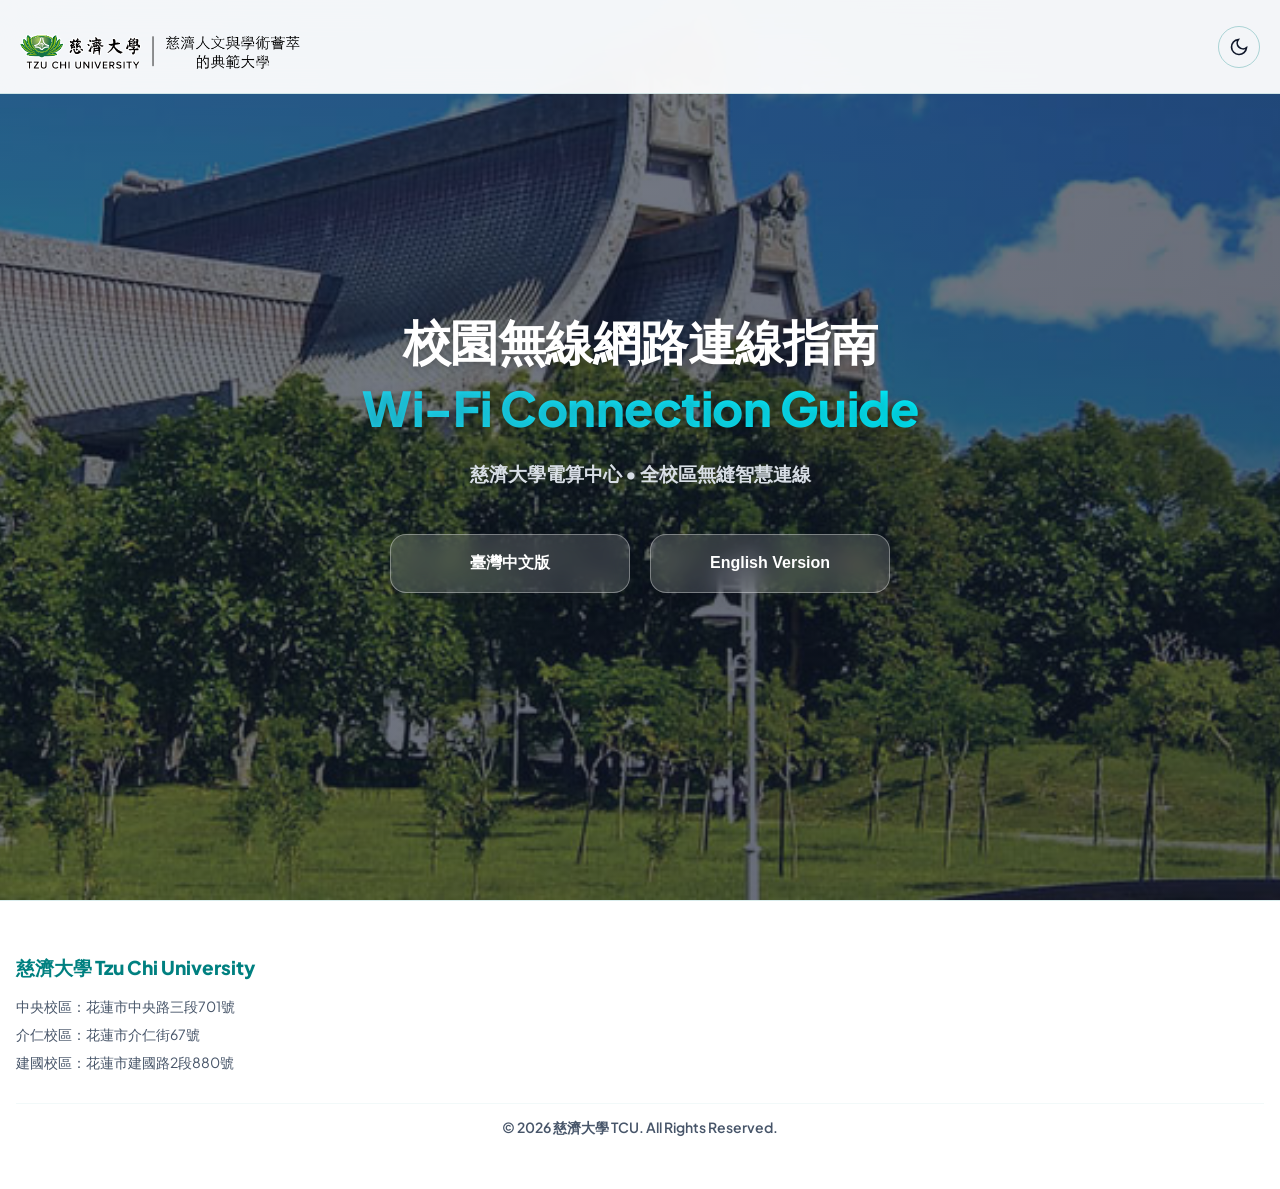
==== commit 1826d7cf: "Initial commit - Menambahkan halaman panduan Wi-Fi TCU" ====
--- a/index.html
+++ b/index.html
@@ -1,49 +1,55 @@
 <!DOCTYPE html>
-<html lang="zh-TW">
+<html lang="zh-TW" data-theme="light">
 <head>
     <meta charset="UTF-8">
     <meta name="viewport" content="width=device-width, initial-scale=1.0">
-    <title>慈濟大學校園無線網路連線指南 | TCU Wi-Fi Connection Guide</title>
+    <title>TCU Wi-Fi Connection Guide | 慈濟大學校園無線網路連線指南</title>
     <link rel="preconnect" href="https://fonts.googleapis.com">
     <link rel="preconnect" href="https://fonts.gstatic.com" crossorigin>
     <link href="https://fonts.googleapis.com/css2?family=Plus+Jakarta+Sans:wght@400;500;600;700;800&display=swap" rel="stylesheet">
     <style>
         :root {
-            /* Light Mode Variables */
+            /* PERFECT LIGHT MODE */
             --primary: #008080;
             --primary-dark: #004d4d;
-            --primary-light: #e6f2f2;
-            --accent: #00eaff;
-            --bg-global: #f4f7f6;
-            --bg-card: rgba(255, 255, 255, 0.85);
-            --bg-blur: blur(16px);
-            --text-main: #1e293b;
-            --text-muted: #64748b;
+            --primary-light: #f0fdfa;
+            --accent: #00b3b3;
+            --bg-global: #f1f5f9; 
+            --bg-card: #ffffff;
+            --bg-blur: blur(20px);
+            --text-main: #0f172a;
+            --text-muted: #475569;
             --border-color: rgba(0, 128, 128, 0.15);
             --card-shadow: 0 20px 40px -15px rgba(0, 80, 80, 0.08);
             --alert-bg: #fffbeb;
             --alert-text: #78350f;
             --alert-border: #f59e0b;
-            --hero-overlay: linear-gradient(to bottom, rgba(5, 11, 17, 0.7), rgba(5, 11, 17, 0.9));
+            
+            --hero-overlay: linear-gradient(135deg, rgba(15, 23, 42, 0.55), rgba(15, 23, 42, 0.65));
+            --hero-text: #ffffff;
+            --hero-sub: #e2e8f0;
         }
 
         [data-theme="dark"] {
-            /* Dark Mode Variables */
+            /* DARK MODE */
             --primary: #00e5ff;
             --primary-dark: #00b3cc;
-            --primary-light: rgba(0, 229, 255, 0.1);
+            --primary-light: rgba(0, 229, 255, 0.08);
             --accent: #00ffcc;
             --bg-global: #050b11;
-            --bg-card: rgba(10, 25, 41, 0.7);
+            --bg-card: #0a1929;
             --bg-blur: blur(20px);
             --text-main: #f8fafc;
             --text-muted: #94a3b8;
             --border-color: rgba(0, 229, 255, 0.2);
-            --card-shadow: 0 25px 50px -12px rgba(0, 229, 255, 0.15);
+            --card-shadow: 0 25px 50px -12px rgba(0, 229, 255, 0.25);
             --alert-bg: rgba(245, 158, 11, 0.1);
             --alert-text: #fde047;
             --alert-border: #d97706;
-            --hero-overlay: linear-gradient(to bottom, rgba(5, 11, 17, 0.8), rgba(5, 11, 17, 0.95));
+            
+            --hero-overlay: linear-gradient(135deg, rgba(5, 11, 17, 0.75), rgba(10, 25, 41, 0.85));
+            --hero-text: #ffffff;
+            --hero-sub: #cbd5e1;
         }
 
         * {
@@ -52,8 +58,7 @@
             padding: 0;
             transition: background-color 0.4s cubic-bezier(0.4, 0, 0.2, 1), 
                         border-color 0.4s ease, 
-                        box-shadow 0.4s ease,
-                        transform 0.2s ease;
+                        box-shadow 0.4s ease;
         }
 
         body {
@@ -68,204 +73,166 @@
             display: none !important;
         }
 
-        /* Sticky Glassmorphism Header */
+        /* Fixed Header */
         .tcu-top-bar {
-            background: rgba(5, 11, 17, 0.3);
+            background: rgba(255, 255, 255, 0.95) !important;
             backdrop-filter: var(--bg-blur);
             -webkit-backdrop-filter: var(--bg-blur);
-            border-bottom: 1px solid var(--border-color);
+            border-bottom: 1px solid rgba(0, 128, 128, 0.15) !important;
             position: fixed;
-            top: 0;
-            left: 0;
-            right: 0;
+            top: 0; left: 0; right: 0;
             z-index: 1000;
-            padding: 16px 0;
+            padding: 14px 0;
+        }
+
+        [data-theme="dark"] .tcu-top-bar {
+            background: rgba(255, 255, 255, 0.95) !important;
+            border-bottom: 1px solid rgba(0, 128, 128, 0.15) !important;
         }
 
         .tcu-top-container {
             display: flex;
             justify-content: space-between;
             align-items: center;
-            max-width: 1200px;
-            width: 90%;
-            margin: 0 auto;
-        }
-
-        .logo-wrapper img {
-            height: 46px;
-            object-fit: contain;
-        }
-
-        .controls-area {
+            padding: 0 20px;
+        }
+
+        .logo-wrapper {
             display: flex;
             align-items: center;
-            gap: 12px;
-        }
-
-        .top-links {
-            display: flex;
-            gap: 8px;
-        }
-
-        .nav-btn-white {
-            background: transparent;
-            border: 1px solid var(--border-color);
-            color: #ffffff; /* Selalu putih di header atas agar kontras dengan hero */
-            padding: 8px 18px;
-            font-weight: 600;
-            cursor: pointer;
-            border-radius: 30px;
-            font-size: 13px;
-        }
-
-        [data-theme="light"] .nav-btn-white {
-            color: var(--text-main);
-        }
-
-        .nav-btn-white.active {
-            background: var(--primary);
-            color: #ffffff !important;
-            border-color: var(--primary);
-            box-shadow: 0 0 15px rgba(0, 229, 255, 0.4);
+            text-decoration: none;
+        }
+
+        .logo-wrapper img {
+            height: 65px;
+            width: auto;
+            object-fit: contain;
         }
 
         .theme-toggle-btn {
             background: transparent;
-            border: 1px solid var(--border-color);
-            color: #ffffff;
-            width: 38px;
-            height: 38px;
+            border: 1px solid rgba(0, 128, 128, 0.3);
+            color: #0f172a !important; 
+            width: 42px; height: 42px;
             border-radius: 50%;
             cursor: pointer;
             display: flex;
             align-items: center;
             justify-content: center;
         }
-        
-        [data-theme="light"] .theme-toggle-btn {
-            color: var(--text-main);
-        }
-
-        /* Opening / Hero Page Section */
+
+        /* ─── HERO SECTION BACKGROUND ─── */
         .hero-section {
-            position: relative;
             height: 100vh;
-            min-height: 600px;
             display: flex;
             align-items: center;
             justify-content: center;
-            background-image: var(--hero-overlay), url('background.png'); /* Menggunakan background.png sebagai foto sekolah */
-            background-size: cover;
-            background-position: center;
-            background-attachment: fixed;
+            background-image: var(--hero-overlay), url('background.jpg');
+            background-size: cover;          
+            background-position: center;      
+            background-repeat: no-repeat;     
+            background-attachment: fixed;     
             text-align: center;
             padding: 0 20px;
         }
 
-        .hero-content {
-            max-width: 800px;
+        .hero-content { 
+            width: 100%;
+            max-width: 800px; 
+            animation: fadeInHero 0.8s ease-out;
             z-index: 2;
         }
 
+        @keyframes fadeInHero {
+            from { opacity: 0; transform: translateY(20px); }
+            to { opacity: 1; transform: translateY(0); }
+        }
+
         .hero-title {
-            font-size: 42px;
+            font-size: 48px;
             font-weight: 800;
-            color: #ffffff;
-            line-height: 1.3;
-            letter-spacing: -1px;
+            color: var(--hero-text) !important;
+            line-height: 1.4;
             margin-bottom: 15px;
-            text-shadow: 0 4px 20px rgba(0,0,0,0.4);
+            text-shadow: 0 2px 8px rgba(0, 0, 0, 0.2);
+            letter-spacing: -0.5px;
         }
 
         .hero-title span {
+            background: linear-gradient(120deg, #22d3ee, #00f0ff);
+            -webkit-background-clip: text;
+            background-clip: text;
+            -webkit-text-fill-color: transparent;
+            color: #00f0ff;
+            display: inline-block;
+        }
+
+        [data-theme="dark"] .hero-title span {
             background: linear-gradient(120deg, #00e5ff, #00ffcc);
             -webkit-background-clip: text;
+            background-clip: text;
             -webkit-text-fill-color: transparent;
         }
 
         .hero-subtitle {
-            color: #cbd5e1;
-            font-size: 18px;
-            font-weight: 500;
-            margin-bottom: 40px;
-        }
-
-        /* Selector Portal Card inside Hero */
-        .selector-card {
-            background: rgba(255, 255, 255, 0.07);
-            backdrop-filter: blur(16px);
-            -webkit-backdrop-filter: blur(16px);
-            padding: 35px;
-            border-radius: 24px;
-            border: 1px solid rgba(255, 255, 255, 0.15);
-            box-shadow: 0 30px 60px rgba(0,0,0,0.4);
-            max-width: 550px;
+            color: var(--hero-sub) !important;
+            font-size: 19px;
+            font-weight: 600;
+            margin-bottom: 45px;
+            text-shadow: 0 2px 4px rgba(0, 0, 0, 0.15);
+            opacity: 0.95;
+        }
+
+        .direct-buttons-layout {
+            display: flex;
+            gap: 20px;
+            max-width: 500px;
             margin: 0 auto;
-        }
-
-        .selector-instruction {
-            font-weight: 800;
-            font-size: 11px;
-            letter-spacing: 3px;
-            color: #00e5ff;
-            margin-bottom: 20px;
-        }
-
-        .selector-buttons {
-            display: flex;
-            gap: 16px;
+            justify-content: center;
         }
 
         .portal-btn {
             flex: 1;
-            padding: 16px 24px;
-            border-radius: 14px;
+            padding: 18px 28px;
+            border-radius: 16px;
             cursor: pointer;
             font-weight: 700;
-            font-size: 15px;
-            border: 1px solid rgba(255, 255, 255, 0.2);
-            transition: all 0.3s ease;
-        }
-
-        .teal-btn {
-            background: linear-gradient(135deg, #008080, #00b3b3);
+            font-size: 16px;
+            transition: all 0.25s cubic-bezier(0.4, 0, 0.2, 1);
+        }
+
+        /* PERBAIKAN: Kedua tombol disamakan menggunakan gaya Glass Effect premium */
+        .glass-btn {
+            background: rgba(255, 255, 255, 0.15);
+            backdrop-filter: blur(10px);
+            -webkit-backdrop-filter: blur(10px);
             color: #ffffff;
-            border: none;
-            box-shadow: 0 4px 20px rgba(0, 229, 255, 0.3);
-        }
-
-        .teal-btn:hover {
+            border: 1px solid rgba(255, 255, 255, 0.35);
+            box-shadow: 0 8px 25px rgba(0, 0, 0, 0.1);
+        }
+
+        .glass-btn:hover {
+            background: rgba(255, 255, 255, 0.25);
+            border-color: rgba(255, 255, 255, 0.6);
             transform: translateY(-3px);
-            box-shadow: 0 8px 25px rgba(0, 229, 255, 0.6);
-        }
-
-        .white-btn {
-            background: rgba(255, 255, 255, 0.1);
-            color: #ffffff;
-        }
-
-        .white-btn:hover {
-            background: rgba(255, 255, 255, 0.2);
-            transform: translateY(-3px);
-            border-color: #00e5ff;
-        }
-
-        /* Content Section Layout */
+            box-shadow: 0 12px 30px rgba(0, 0, 0, 0.2);
+        }
+
+        /* MAIN CONTAINER */
         .main-container {
-            max-width: 1000px;
-            width: 90%;
+            max-width: 100%; 
+            width: calc(100% - 32px); 
             margin: 0 auto;
-            padding: 80px 0;
+            padding: 40px 0;
         }
 
         .guide-card {
             background: var(--bg-card);
-            backdrop-filter: var(--bg-blur);
-            -webkit-backdrop-filter: var(--bg-blur);
-            padding: 45px;
-            border-radius: 24px;
+            padding: 40px;
+            border-radius: 16px; 
             box-shadow: var(--card-shadow);
             border: 1px solid var(--border-color);
+            width: 100%;
         }
 
         .lang-header {
@@ -274,7 +241,6 @@
             margin-bottom: 35px;
             padding-bottom: 14px;
             border-bottom: 2px solid var(--border-color);
-            letter-spacing: -0.5px;
         }
 
         .step-item {
@@ -282,132 +248,71 @@
             border-bottom: 1px solid var(--border-color);
         }
 
-        .step-item:last-of-type {
-            border-bottom: none;
-        }
+        .step-item:last-of-type { border-bottom: none; }
 
         .step-label {
             background: linear-gradient(90deg, var(--primary-dark), var(--primary));
             color: #ffffff;
-            padding: 6px 16px;
-            font-size: 12px;
+            padding: 10px 24px;       
+            font-size: 14px;          
             font-weight: 800;
             border-radius: 30px;
             display: inline-block;
-            margin-bottom: 18px;
-            letter-spacing: 1px;
-        }
-
-        .step-text {
-            font-size: 22px;
-            font-weight: 700;
-            color: var(--text-main);
-            margin-bottom: 12px;
-        }
-
-        .step-subtext {
-            color: var(--text-muted);
-            font-size: 15px;
-            margin-bottom: 18px;
-        }
-
-        /* Alert Box */
-        .alert-box {
-            background: var(--alert-bg);
-            border-left: 4px solid var(--alert-border);
-            padding: 20px;
-            margin: 25px 0;
+            margin-bottom: 20px;
+            letter-spacing: 1.5px;
+            box-shadow: 0 4px 12px rgba(0, 128, 128, 0.15);
+        }
+
+        .step-text { font-size: 22px; font-weight: 700; margin-bottom: 12px; }
+        .step-subtext { color: var(--text-muted); font-size: 15px; margin-bottom: 18px; }
+        .alert-box { background: var(--alert-bg); border-left: 4px solid var(--alert-border); padding: 20px; margin: 25px 0; border-radius: 12px; color: var(--alert-text); font-size: 15px; }
+
+        .img-container {
+            width: 100%;
+            margin-top: 25px;
+            display: flex;
+            justify-content: center; 
+            border-radius: 8px;
+            overflow: hidden;
+        }
+
+        .img-container img {
+            width: 100%;
+            height: auto;       
+            display: block;
+            object-fit: contain; 
+        }
+
+        .img-container.portrait-mode img {
+            width: 100%;
+            max-width: 520px;    
+            height: auto;        
+            box-shadow: 0 8px 24px rgba(0, 0, 0, 0.08);
+            border: 1px solid var(--border-color);
             border-radius: 12px;
-            color: var(--alert-text);
-            font-size: 15px;
-        }
-
-        /* Image Display Layout */
-        .img-container {
-            background: rgba(0, 0, 0, 0.02);
-            padding: 16px;
-            text-align: center;
-            border: 1px dashed var(--border-color);
-            margin-top: 25px;
-            border-radius: 16px;
-        }
-
-        [data-theme="dark"] .img-container {
-            background: rgba(255, 255, 255, 0.02);
-        }
-
-        .img-container img {
-            max-width: 100%;
-            height: auto;
-            border-radius: 10px;
-            box-shadow: 0 10px 30px rgba(0,0,0,0.15);
-        }
-
-        .img-placeholder {
-            color: var(--text-muted);
-            font-size: 14px;
-            font-weight: 600;
-            padding: 20px 0;
-        }
-
-        /* Speedtest component */
-        .speedtest-box-white {
-            background: var(--primary-light);
-            border: 1px solid var(--border-color);
-            padding: 24px;
-            border-radius: 16px;
-            margin: 45px 0 25px 0;
-            text-align: center;
-            font-weight: 600;
-        }
-
-        .web-link-teal {
-            color: var(--primary);
-            font-weight: 700;
-            text-decoration: none;
-            border-bottom: 2px solid var(--primary);
-        }
-
-        .back-home-btn {
-            background: var(--text-main);
-            color: var(--bg-global);
-            border: none;
-            padding: 14px 32px;
-            font-size: 15px;
-            font-weight: 700;
-            border-radius: 30px;
-            cursor: pointer;
-            display: inline-flex;
-            align-items: center;
-            gap: 10px;
-            margin-top: 30px;
-        }
-
-        /* Footer Layout */
-        .tcu-footer-white {
-            background: var(--bg-card);
-            backdrop-filter: var(--bg-blur);
-            -webkit-backdrop-filter: var(--bg-blur);
-            border-top: 1px solid var(--border-color);
-            padding: 60px 20px;
-            font-size: 14px;
-            color: var(--text-muted);
-        }
-
-        .footer-container {
-            max-width: 1200px;
-            width: 90%;
-            margin: 0 auto;
-            display: flex;
-            justify-content: space-between;
-            align-items: flex-end;
-        }
+        }
+
+        .speedtest-box-white { background: var(--primary-light); border: 1px solid var(--border-color); padding: 24px; margin: 45px 0 25px 0; border-radius: 16px; text-align: center; font-weight: 600; }
+        .web-link-teal { color: var(--primary); font-weight: 700; text-decoration: none; border-bottom: 2px solid var(--primary); }
+        .back-home-btn { background: var(--text-main); color: var(--bg-global); border: none; padding: 14px 32px; font-size: 15px; font-weight: 700; border-radius: 30px; cursor: pointer; margin-top: 30px; }
+
+        /* FOOTER */
+        .tcu-footer-white { background: var(--bg-card); backdrop-filter: var(--bg-blur); border-top: 1px solid var(--border-color); padding: 50px 0; font-size: 14px; color: var(--text-muted); }
+        .footer-container { max-width: 100%; width: calc(100% - 32px); margin: 0 auto; display: flex; flex-direction: column; gap: 24px; }
+        .footer-info { text-align: left; }
+        .footer-info p { margin-bottom: 4px; }
+        .footer-copy { text-align: center; font-weight: 600; width: 100%; padding-top: 12px; border-top: 1px solid rgba(0, 128, 128, 0.05); }
 
         @media (max-width: 768px) {
-            .hero-title { font-size: 30px; }
-            .hero-subtitle { font-size: 15px; }
-            .selector-buttons { flex-direction: column; }
-            .footer-container { flex-direction: column; gap: 30px; align-items: center; text-align: center; }
+            .hero-title { font-size: 32px; }
+            .direct-buttons-layout { flex-direction: column; gap: 14px; max-width: 280px; }
+            .tcu-top-container { padding: 10px 0; }
+            .main-container { width: calc(100% - 16px); padding: 20px 0; } 
+            .guide-card { padding: 20px; }
+            .footer-info { text-align: center; }
+            .img-container.portrait-mode img { max-width: 100%; } 
+            .step-label { padding: 8px 18px; font-size: 13px; }
+            .hero-section { background-attachment: scroll; } 
         }
     </style>
 </head>
@@ -418,14 +323,9 @@
             <a href="https://www.tcu.edu.tw" target="_blank" class="logo-wrapper">
                 <img src="tculogo.png" alt="TCU Official Logo">
             </a>
-            
             <div class="controls-area">
-                <div class="top-links">
-                    <button onclick="switchLanguage('zh')" id="btn-nav-zh" class="nav-btn-white">中文版</button>
-                    <button onclick="switchLanguage('en')" id="btn-nav-en" class="nav-btn-white">English</button>
-                </div>
-                <button onclick="toggleTheme()" class="theme-toggle-btn" id="theme-toggle">
-                    <svg id="theme-icon-sun" class="lang-content-hidden" width="20" height="20" viewBox="0 0 24 24" fill="none" stroke="currentColor" stroke-width="2"><circle cx="12" cy="12" r="5"></circle><line x1="12" y1="1" x2="12" y2="3"></line><line x1="12" y1="21" x2="12" y2="23"></line><line x1="4.22" y1="4.22" x2="5.64" y2="5.64"></line><line x1="18.36" y1="18.36" x2="19.78" y2="19.78"></line><line x1="1" y1="12" x2="3" y2="12"></line><line x1="21" y1="12" x2="23" y2="12"></line></svg>
+                <button onclick="toggleTheme()" class="theme-toggle-btn" id="theme-toggle" title="Toggle Anti-Mode">
+                    <svg id="theme-icon-sun" class="lang-content-hidden" width="20" height="20" viewBox="0 0 24 24" fill="none" stroke="currentColor" stroke-width="2"><circle cx="12" cy="12" r="5"></circle><line x1="12" y1="1" x2="12" y2="3"></line><line x1="12" y1="21" x2="12" y2="23"></line><line x1="14.22" y1="4.22" x2="5.64" y2="5.64"></line><line x1="18.36" y1="18.36" x2="19.78" y2="19.78"></line><line x1="1" y1="12" x2="3" y2="12"></line><line x1="21" y1="12" x2="23" y2="12"></line></svg>
                     <svg id="theme-icon-moon" width="20" height="20" viewBox="0 0 24 24" fill="none" stroke="currentColor" stroke-width="2"><path d="M21 12.79A9 9 0 1 1 11.21 3 7 7 0 0 0 21 12.79z"></path></svg>
                 </button>
             </div>
@@ -435,14 +335,11 @@
     <section class="hero-section">
         <div class="hero-content">
             <h1 class="hero-title">校園無線網路連線指南<br><span>Wi-Fi Connection Guide</span></h1>
-            <p class="hero-subtitle">慈濟大學電算中心 • Terhubung Mulus di Seluruh Area Kampus</p>
-            
-            <div class="selector-card">
-                <p class="selector-instruction">SELECT PORTAL LANJUTKAN</p>
-                <div class="selector-buttons">
-                    <button class="portal-btn teal-btn" onclick="switchLanguage('zh')">臺灣中文版</button>
-                    <button class="portal-btn white-btn" onclick="switchLanguage('en')">English Version</button>
-                </div>
+            <p class="hero-subtitle">慈濟大學電算中心 • 全校區無縫智慧連線</p>
+            
+            <div class="direct-buttons-layout">
+                <button class="portal-btn glass-btn" onclick="switchLanguage('zh')">臺灣中文版</button>
+                <button class="portal-btn glass-btn" onclick="switchLanguage('en')">English Version</button>
             </div>
         </div>
     </section>
@@ -450,14 +347,13 @@
     <div class="main-container" id="guide-section" style="display: none;">
         
         <div id="zh-content" class="guide-card lang-content-hidden">
-            <div class="lang-header" style="color: var(--primary);">中文版</div>
+            <div class="lang-header" style="color: #008080;">中文版</div>
             
             <div class="step-item">
                 <span class="step-label">STEP 01</span>
                 <div class="step-text">登入慈濟大學 「學生資訊系統」，並點選 「電算中心」</div>
                 <div class="img-container">
-                    <img src="image1.png" alt="[Image 1]" onerror="this.nextElementSibling.style.display='block'; this.style.display='none';">
-                    <div class="img-placeholder">📸 點選「電算中心」截圖</div>
+                    <img src="image1.png" alt="點選電算中心示意圖">
                 </div>
             </div>
 
@@ -465,8 +361,7 @@
                 <span class="step-label">STEP 02</span>
                 <div class="step-text">點選 「WiFi & VPN 密碼管理」</div>
                 <div class="img-container">
-                    <img src="image2.png" alt="[Image 2]" onerror="this.nextElementSibling.style.display='block'; this.style.display='none';">
-                    <div class="img-placeholder">📸 點選「WiFi & VPN 密碼管理」截圖</div>
+                    <img src="image2.png" alt="點選無線網路與密碼管理示意圖">
                 </div>
             </div>
 
@@ -474,40 +369,36 @@
                 <span class="step-label">STEP 03</span>
                 <div class="step-text">記下您的 帳號 與 密碼</div>
                 <div class="alert-box">
-                    <strong>💡 重要提醒：</strong>輸入 Wi-Fi 認證帳號時，只需填寫 <code>@</code> 前方的數字或字母（例如：帳號為 114116106@rad.tcu.edu.tw，請僅輸入 <strong>114116106</strong>）。
-                </div>
-                <div class="img-container">
-                    <img src="image3.png" alt="[Image 3]" onerror="this.nextElementSibling.style.display='block'; this.style.display='none';">
-                    <div class="img-placeholder">📸 記下帳密資訊截圖</div>
+                    <strong>💡 重要通知：</strong> 輸入 Wi-Fi 帳號認證時，請僅輸入 <code>@</code> 符號之前的字元（例如：若完整帳號為 114116106@rad.tcu.edu.tw，請只輸入 <strong>114116106</strong> 即可）。
+                </div>
+                <div class="img-container">
+                    <img src="image3.png" alt="記下帳號密碼認證資訊示意圖">
                 </div>
             </div>
 
             <div class="step-item">
                 <span class="step-label">STEP 04</span>
                 <div class="step-text">開啟裝置的 Wi-Fi 設定，選擇 「TCU」</div>
-                <div class="img-container">
-                    <img src="image4.png" alt="[Image 4]" onerror="this.nextElementSibling.style.display='block'; this.style.display='none';">
-                    <div class="img-placeholder">📸 選擇「TCU」網路截圖</div>
+                <div class="img-container portrait-mode">
+                    <img src="image4.png" alt="選擇 TCU 校園網域連線示意圖">
                 </div>
             </div>
 
             <div class="step-item">
                 <span class="step-label">STEP 05</span>
                 <div class="step-text">輸入帳密並點擊 「登入」</div>
-                <p class="step-subtext">通常連線後會直接彈出登入視窗，此時可直接輸入您的帳號與密碼。</p>
-                <div class="img-container">
-                    <img src="image5.png" alt="[Image 5]" onerror="this.nextElementSibling.style.display='block'; this.style.display='none';">
-                    <div class="img-placeholder">📸 彈出視窗登入認證截圖</div>
+                <p class="step-subtext">通常系統會自動彈出入口網站驗證視窗以供輸入憑證。</p>
+                <div class="img-container">
+                    <img src="image5.png" alt="入口網站登入與身分認證畫面">
                 </div>
             </div>
 
             <div class="step-item">
                 <span class="step-label">STEP 06</span>
-                <div class="step-text">如果沒有彈出視窗：</div>
-                <p class="step-subtext">則必須點選 「開啟瀏覽器並連線」，以帶出認證頁面。</p>
-                <div class="img-container">
-                    <img src="image6.png" alt="[Image 6]" onerror="this.nextElementSibling.style.display='block'; this.style.display='none';">
-                    <div class="img-placeholder">📸 手動開啟瀏覽器認證截圖</div>
+                <div class="step-text">如果沒有自動彈出驗證視窗：</div>
+                <p class="step-subtext">請點選「開啟瀏覽器並連線」以手動觸發網路登入控制面板網頁。</p>
+                <div class="img-container portrait-mode">
+                    <img src="image6.png" alt="手動開啟網頁瀏覽器驗證畫面">
                 </div>
             </div>
 
@@ -515,27 +406,25 @@
                 <span class="step-label">STEP 07</span>
                 <div class="step-text">當網頁自動跳轉並顯示 「慈濟大學首頁」 時，即代表已成功連線！</div>
                 <div class="img-container">
-                    <img src="image7.png" alt="[Image 7]" onerror="this.nextElementSibling.style.display='block'; this.style.display='none';">
-                    <div class="img-placeholder">📸 連線成功畫面截圖</div>
+                    <img src="image7.png" alt="連線成功自動跳轉首頁畫面">
                 </div>
             </div>
 
             <div class="speedtest-box-white">
-                <p>📢 如欲確認網路速度，可至 <a class="web-link-teal" href="https://www.speedtest.net/zh-Hant" target="_blank">Speedtest 網站</a> 測試。</p>
-            </div>
-
-            <center><button class="back-home-btn" onclick="goHome()">返回上方 / Back to Top</button></center>
+                <p>📢 若要測試您目前的網路連線速度與效能，歡迎前往官方 <a class="web-link-teal" href="https://www.speedtest.net/" target="_blank">Speedtest 測速網站</a>。</p>
+            </div>
+
+            <center><button class="back-home-btn" onclick="goHome()">返回頂部</button></center>
         </div>
 
         <div id="en-content" class="guide-card lang-content-hidden">
-            <div class="lang-header" style="color: var(--primary);">English Version</div>
+            <div class="lang-header" style="color: #008080;">English Version</div>
             
             <div class="step-item">
                 <span class="step-label">STEP 01</span>
                 <div class="step-text">Log in to TCU Student Information System and Go to "Computer Center"</div>
                 <div class="img-container">
-                    <img src="imageing1.png" alt="[Image 1]" onerror="this.nextElementSibling.style.display='block'; this.style.display='none';">
-                    <div class="img-placeholder">📸 Click "Computer Center" Screenshot</div>
+                    <img src="imageing1.png" alt="Click Computer Center">
                 </div>
             </div>
 
@@ -543,8 +432,7 @@
                 <span class="step-label">STEP 02</span>
                 <div class="step-text">Go to "WiFi & VPN Password Management"</div>
                 <div class="img-container">
-                    <img src="imageing2.png" alt="[Image 2]" onerror="this.nextElementSibling.style.display='block'; this.style.display='none';">
-                    <div class="img-placeholder">📸 Click "WiFi & VPN Password Management" Screenshot</div>
+                    <img src="imageing2.png" alt="Click WiFi & VPN Password Management">
                 </div>
             </div>
 
@@ -555,17 +443,15 @@
                     <strong>💡 Notice:</strong> Only use the credentials before the <code>@</code> sign. Example: If account is 114116106@rad.tcu.edu.tw, enter <strong>114116106</strong>.
                 </div>
                 <div class="img-container">
-                    <img src="image3.png" alt="[Image 3]" onerror="this.nextElementSibling.style.display='block'; this.style.display='none';">
-                    <div class="img-placeholder">📸 Save credentials Screenshot</div>
+                    <img src="image3.png" alt="Save credentials">
                 </div>
             </div>
 
             <div class="step-item">
                 <span class="step-label">STEP 04</span>
                 <div class="step-text">Connect to "TCU" Wi-Fi network</div>
-                <div class="img-container">
-                    <img src="image4.png" alt="[Image 4]" onerror="this.nextElementSibling.style.display='block'; this.style.display='none';">
-                    <div class="img-placeholder">📸 Select "TCU" Wi-Fi Screenshot</div>
+                <div class="img-container portrait-mode">
+                    <img src="image4.png" alt="Select TCU Wi-Fi">
                 </div>
             </div>
 
@@ -573,8 +459,7 @@
                 <span class="step-label">STEP 05</span>
                 <div class="step-text">Enter username & password on pop-up screen</div>
                 <div class="img-container">
-                    <img src="image5.png" alt="[Image 5]" onerror="this.nextElementSibling.style.display='block'; this.style.display='none';">
-                    <div class="img-placeholder">📸 Login authentication Screenshot</div>
+                    <img src="image5.png" alt="Login authentication">
                 </div>
             </div>
 
@@ -582,9 +467,8 @@
                 <span class="step-label">STEP 06</span>
                 <div class="step-text">If pop-up does not appear:</div>
                 <p class="step-subtext">Click "Open browser and connect" to trigger page portal.</p>
-                <div class="img-container">
-                    <img src="image6.png" alt="[Image 6]" onerror="this.nextElementSibling.style.display='block'; this.style.display='none';">
-                    <div class="img-placeholder">📸 Manually open browser Screenshot</div>
+                <div class="img-container portrait-mode">
+                    <img src="image6.png" alt="Manually open browser">
                 </div>
             </div>
 
@@ -592,16 +476,15 @@
                 <span class="step-label">STEP 07</span>
                 <div class="step-text">Connection Successful when TCU homepage loads!</div>
                 <div class="img-container">
-                    <img src="image7.png" alt="[Image 7]" onerror="this.nextElementSibling.style.display='block'; this.style.display='none';">
-                    <div class="img-placeholder">📸 Connected Dashboard Screenshot</div>
+                    <img src="image7.png" alt="Connected Dashboard">
                 </div>
             </div>
 
             <div class="speedtest-box-white">
-                <p>📢 Check speed connection via <a class="web-link-teal" href="https://www.speedtest.net/zh-Hant" target="_blank">Speedtest Website</a>.</p>
-            </div>
-
-            <center><button class="back-home-btn" onclick="goHome()">返回上方 / Back to Top</button></center>
+                <p>📢 Check speed connection via <a class="web-link-teal" href="https://www.speedtest.net/" target="_blank">Speedtest Website</a>.</p>
+            </div>
+
+            <center><button class="back-home-btn" onclick="goHome()">Back to Top</button></center>
         </div>
 
     </div>
@@ -609,7 +492,7 @@
     <footer class="tcu-footer-white">
         <div class="footer-container">
             <div class="footer-info">
-                <p style="font-size: 19px; font-weight: 800; color: var(--primary); margin-bottom: 12px;">慈濟大學 Tzu Chi University</p>
+                <p style="font-size: 19px; font-weight: 800; color: #008080; margin-bottom: 12px;">慈濟大學 Tzu Chi University</p>
                 <p>中央校區：花蓮市中央路三段701號</p> 
                 <p>介仁校區：花蓮市介仁街67號</p> 
                 <p>建國校區：花蓮市建國路2段880號</p>
@@ -644,13 +527,13 @@
             document.documentElement.setAttribute("data-theme", "dark");
             document.getElementById("theme-icon-moon").classList.add("lang-content-hidden");
             document.getElementById("theme-icon-sun").classList.remove("lang-content-hidden");
+        } else {
+            document.documentElement.setAttribute("data-theme", "light");
         }
 
         function switchLanguage(lang) {
             const zhContent = document.getElementById('zh-content');
             const enContent = document.getElementById('en-content');
-            const btnZh = document.getElementById('btn-nav-zh');
-            const btnEn = document.getElementById('btn-nav-en');
             const guideSection = document.getElementById('guide-section');
 
             guideSection.style.display = 'block';
@@ -658,21 +541,21 @@
             if (lang === 'zh') {
                 zhContent.classList.remove('lang-content-hidden');
                 enContent.classList.add('lang-content-hidden');
-                btnZh.classList.add('active');
-                btnEn.classList.remove('active');
             } else {
                 enContent.classList.remove('lang-content-hidden');
                 zhContent.classList.add('lang-content-hidden');
-                btnEn.classList.add('active');
-                btnZh.classList.remove('active');
             }
             
-            // Scroll otomatis menuju panduan secara mulus
-            guideSection.scrollIntoView({ behavior: 'smooth' });
+            setTimeout(() => {
+                guideSection.scrollIntoView({ behavior: 'smooth' });
+            }, 50);
         }
 
         function goHome() {
             window.scrollTo({ top: 0, behavior: 'smooth' });
+            setTimeout(() => {
+                document.getElementById('guide-section').style.display = 'none';
+            }, 600);
         }
     </script>
 </body>
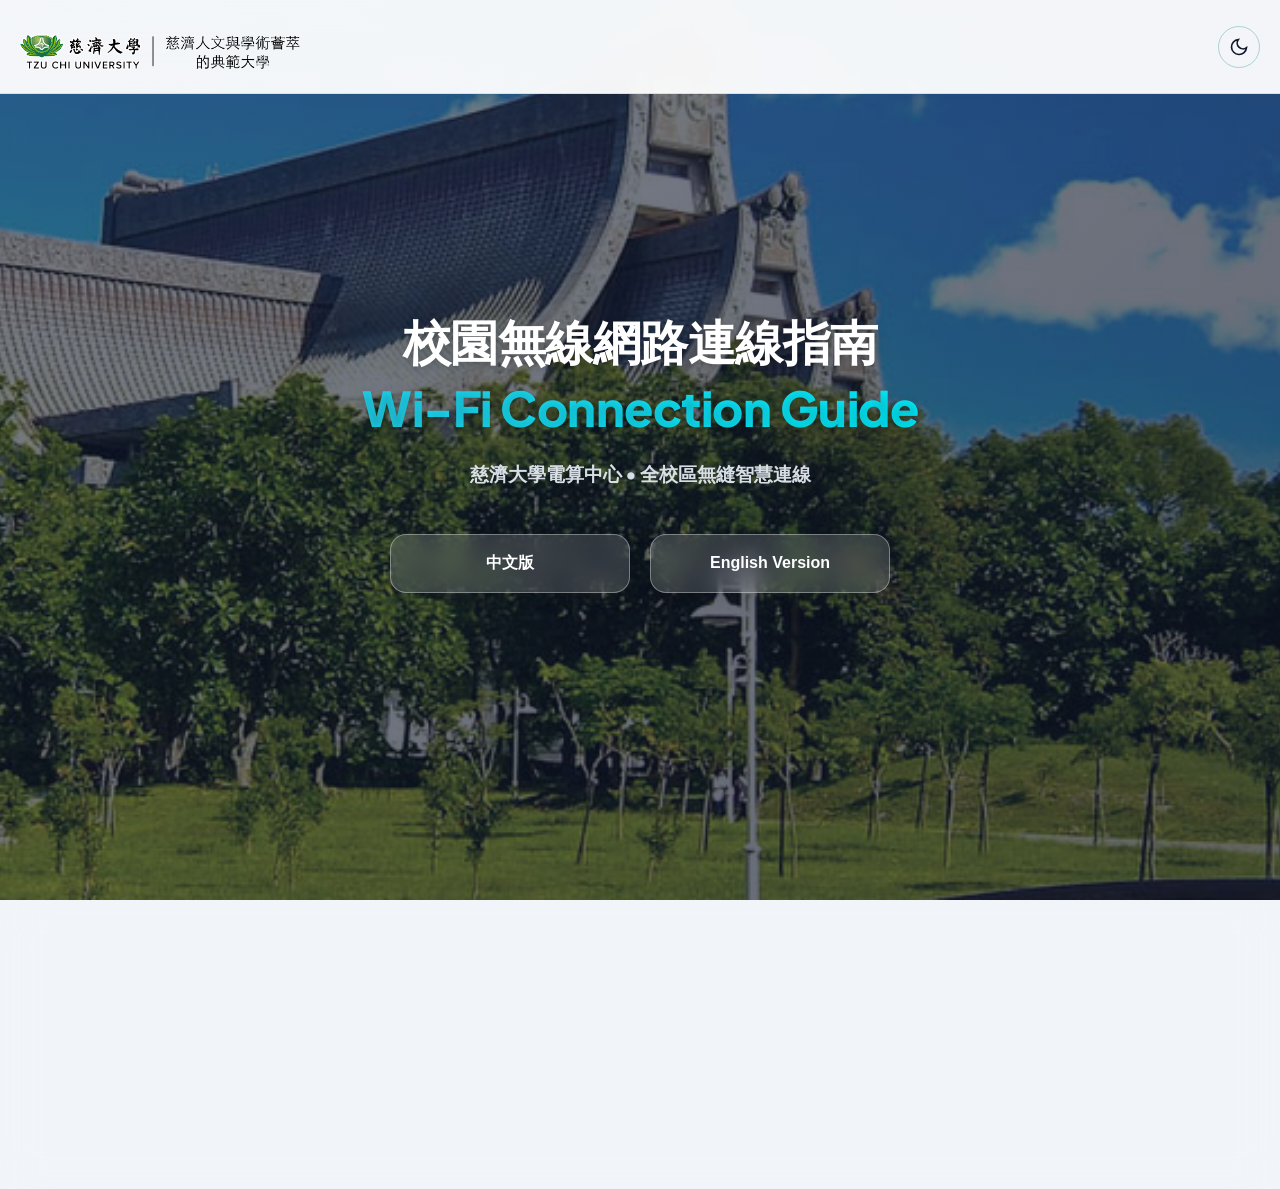
==== commit 40a674a3: "Update teks tombol dari 臺灣中文版 menjadi 中文版" ====
--- a/index.html
+++ b/index.html
@@ -338,7 +338,7 @@
             <p class="hero-subtitle">慈濟大學電算中心 • 全校區無縫智慧連線</p>
             
             <div class="direct-buttons-layout">
-                <button class="portal-btn glass-btn" onclick="switchLanguage('zh')">臺灣中文版</button>
+                <button class="portal-btn glass-btn" onclick="switchLanguage('zh')">中文版</button>
                 <button class="portal-btn glass-btn" onclick="switchLanguage('en')">English Version</button>
             </div>
         </div>
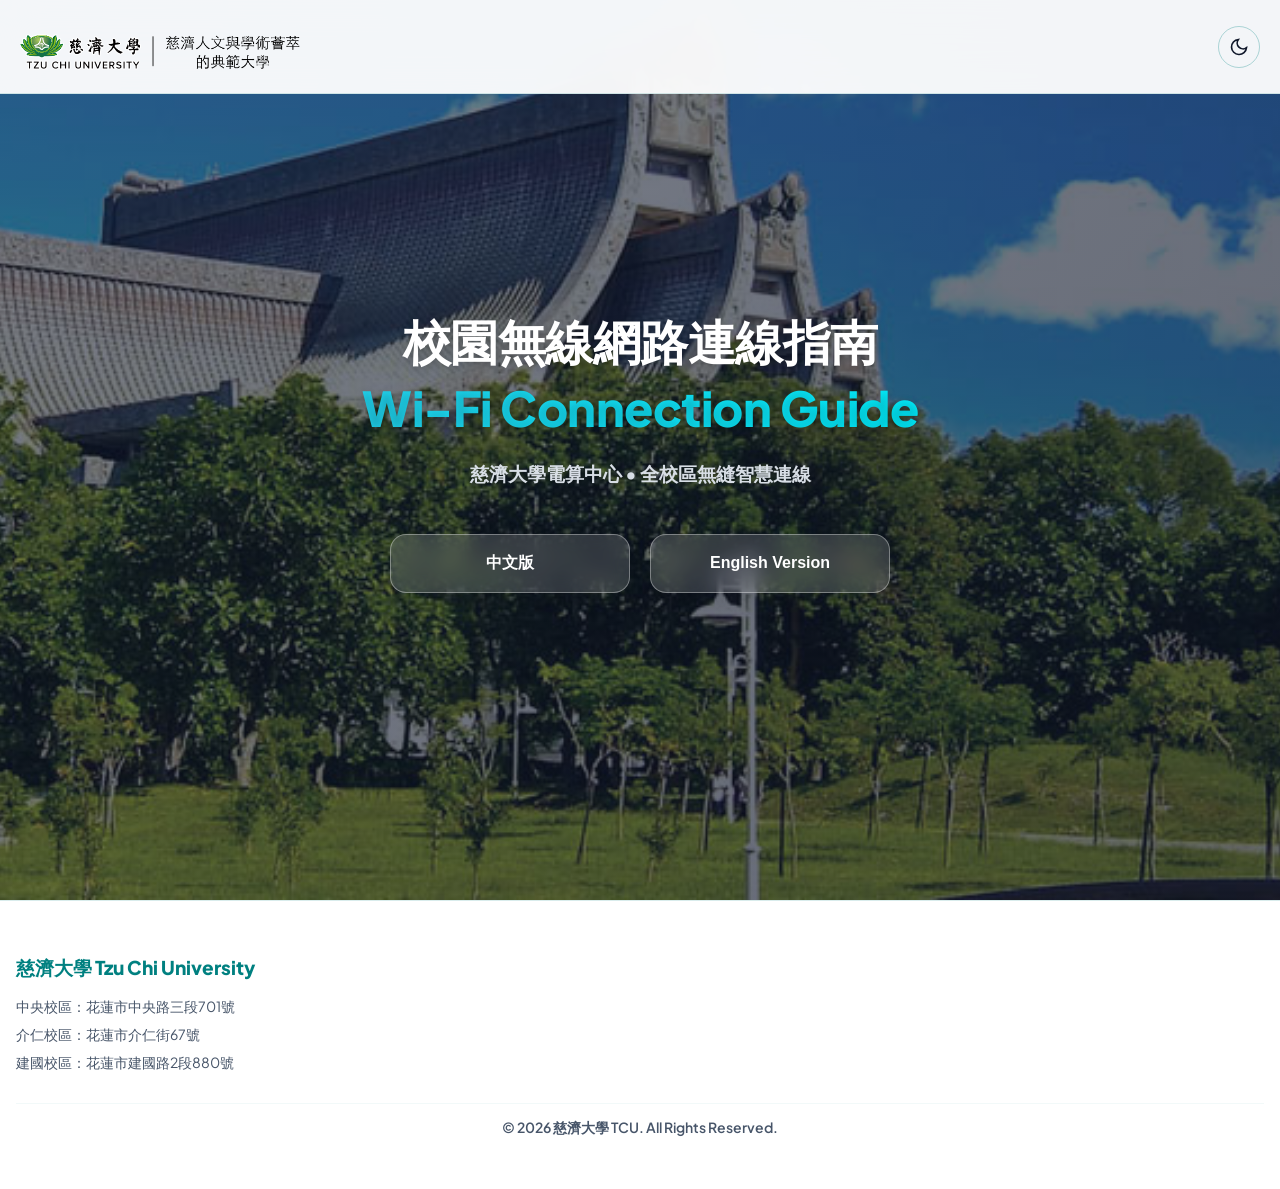
==== commit 4fd30bfb: "Feat: Menambahkan fitur Quick Step Finder untuk navigasi langkah cepat" ====
--- a/index.html
+++ b/index.html
@@ -201,7 +201,6 @@
             transition: all 0.25s cubic-bezier(0.4, 0, 0.2, 1);
         }
 
-        /* PERBAIKAN: Kedua tombol disamakan menggunakan gaya Glass Effect premium */
         .glass-btn {
             background: rgba(255, 255, 255, 0.15);
             backdrop-filter: blur(10px);
@@ -218,6 +217,63 @@
             box-shadow: 0 12px 30px rgba(0, 0, 0, 0.2);
         }
 
+        /* ─── STYLE BARU: QUICK STEP FINDER ─── */
+        .step-finder-container {
+            background: var(--primary-light);
+            border: 1px solid var(--border-color);
+            padding: 20px;
+            border-radius: 14px;
+            margin-bottom: 30px;
+            display: flex;
+            align-items: center;
+            justify-content: space-between;
+            flex-wrap: wrap;
+            gap: 15px;
+        }
+
+        .step-finder-title {
+            font-size: 15px;
+            font-weight: 700;
+            color: var(--primary-dark);
+            display: flex;
+            align-items: center;
+            gap: 8px;
+        }
+
+        [data-theme="dark"] .step-finder-title {
+            color: var(--primary);
+        }
+
+        .step-finder-buttons {
+            display: flex;
+            gap: 8px;
+            flex-wrap: wrap;
+        }
+
+        .finder-btn {
+            background: var(--bg-card);
+            border: 1px solid var(--border-color);
+            color: var(--text-main);
+            width: 38px;
+            height: 38px;
+            border-radius: 50%;
+            font-weight: 700;
+            font-size: 14px;
+            cursor: pointer;
+            display: flex;
+            align-items: center;
+            justify-content: center;
+            box-shadow: 0 2px 5px rgba(0,0,0,0.05);
+            transition: all 0.2s ease;
+        }
+
+        .finder-btn:hover {
+            background: var(--primary);
+            color: #ffffff;
+            border-color: var(--primary);
+            transform: scale(1.1);
+        }
+
         /* MAIN CONTAINER */
         .main-container {
             max-width: 100%; 
@@ -246,6 +302,7 @@
         .step-item {
             padding: 40px 0;
             border-bottom: 1px solid var(--border-color);
+            scroll-margin-top: 110px; /* Jarak aman di atas langkah saat di-scroll otomatis agar tidak tertutup header */
         }
 
         .step-item:last-of-type { border-bottom: none; }
@@ -313,6 +370,7 @@
             .img-container.portrait-mode img { max-width: 100%; } 
             .step-label { padding: 8px 18px; font-size: 13px; }
             .hero-section { background-attachment: scroll; } 
+            .step-finder-container { flex-direction: column; align-items: flex-start; gap: 10px; }
         }
     </style>
 </head>
@@ -349,7 +407,22 @@
         <div id="zh-content" class="guide-card lang-content-hidden">
             <div class="lang-header" style="color: #008080;">中文版</div>
             
-            <div class="step-item">
+            <div class="step-finder-container">
+                <div class="step-finder-title">
+                    🔍 ⚡ 快速跳轉步驟 (Quick Step Finder):
+                </div>
+                <div class="step-finder-buttons">
+                    <button class="finder-btn" onclick="scrollToStep('zh-step1')">1</button>
+                    <button class="finder-btn" onclick="scrollToStep('zh-step2')">2</button>
+                    <button class="finder-btn" onclick="scrollToStep('zh-step3')">3</button>
+                    <button class="finder-btn" onclick="scrollToStep('zh-step4')">4</button>
+                    <button class="finder-btn" onclick="scrollToStep('zh-step5')">5</button>
+                    <button class="finder-btn" onclick="scrollToStep('zh-step6')">6</button>
+                    <button class="finder-btn" onclick="scrollToStep('zh-step7')">7</button>
+                </div>
+            </div>
+            
+            <div class="step-item" id="zh-step1">
                 <span class="step-label">STEP 01</span>
                 <div class="step-text">登入慈濟大學 「學生資訊系統」，並點選 「電算中心」</div>
                 <div class="img-container">
@@ -357,7 +430,7 @@
                 </div>
             </div>
 
-            <div class="step-item">
+            <div class="step-item" id="zh-step2">
                 <span class="step-label">STEP 02</span>
                 <div class="step-text">點選 「WiFi & VPN 密碼管理」</div>
                 <div class="img-container">
@@ -365,7 +438,7 @@
                 </div>
             </div>
 
-            <div class="step-item">
+            <div class="step-item" id="zh-step3">
                 <span class="step-label">STEP 03</span>
                 <div class="step-text">記下您的 帳號 與 密碼</div>
                 <div class="alert-box">
@@ -376,7 +449,7 @@
                 </div>
             </div>
 
-            <div class="step-item">
+            <div class="step-item" id="zh-step4">
                 <span class="step-label">STEP 04</span>
                 <div class="step-text">開啟裝置的 Wi-Fi 設定，選擇 「TCU」</div>
                 <div class="img-container portrait-mode">
@@ -384,7 +457,7 @@
                 </div>
             </div>
 
-            <div class="step-item">
+            <div class="step-item" id="zh-step5">
                 <span class="step-label">STEP 05</span>
                 <div class="step-text">輸入帳密並點擊 「登入」</div>
                 <p class="step-subtext">通常系統會自動彈出入口網站驗證視窗以供輸入憑證。</p>
@@ -393,7 +466,7 @@
                 </div>
             </div>
 
-            <div class="step-item">
+            <div class="step-item" id="zh-step6">
                 <span class="step-label">STEP 06</span>
                 <div class="step-text">如果沒有自動彈出驗證視窗：</div>
                 <p class="step-subtext">請點選「開啟瀏覽器並連線」以手動觸發網路登入控制面板網頁。</p>
@@ -402,7 +475,7 @@
                 </div>
             </div>
 
-            <div class="step-item">
+            <div class="step-item" id="zh-step7">
                 <span class="step-label">STEP 07</span>
                 <div class="step-text">當網頁自動跳轉並顯示 「慈濟大學首頁」 時，即代表已成功連線！</div>
                 <div class="img-container">
@@ -420,7 +493,22 @@
         <div id="en-content" class="guide-card lang-content-hidden">
             <div class="lang-header" style="color: #008080;">English Version</div>
             
-            <div class="step-item">
+            <div class="step-finder-container">
+                <div class="step-finder-title">
+                    🔍 ⚡ Quick Step Finder:
+                </div>
+                <div class="step-finder-buttons">
+                    <button class="finder-btn" onclick="scrollToStep('en-step1')">1</button>
+                    <button class="finder-btn" onclick="scrollToStep('en-step2')">2</button>
+                    <button class="finder-btn" onclick="scrollToStep('en-step3')">3</button>
+                    <button class="finder-btn" onclick="scrollToStep('en-step4')">4</button>
+                    <button class="finder-btn" onclick="scrollToStep('en-step5')">5</button>
+                    <button class="finder-btn" onclick="scrollToStep('en-step6')">6</button>
+                    <button class="finder-btn" onclick="scrollToStep('en-step7')">7</button>
+                </div>
+            </div>
+            
+            <div class="step-item" id="en-step1">
                 <span class="step-label">STEP 01</span>
                 <div class="step-text">Log in to TCU Student Information System and Go to "Computer Center"</div>
                 <div class="img-container">
@@ -428,7 +516,7 @@
                 </div>
             </div>
 
-            <div class="step-item">
+            <div class="step-item" id="en-step2">
                 <span class="step-label">STEP 02</span>
                 <div class="step-text">Go to "WiFi & VPN Password Management"</div>
                 <div class="img-container">
@@ -436,7 +524,7 @@
                 </div>
             </div>
 
-            <div class="step-item">
+            <div class="step-item" id="en-step3">
                 <span class="step-label">STEP 03</span>
                 <div class="step-text">Note down your Account and Password</div>
                 <div class="alert-box">
@@ -447,7 +535,7 @@
                 </div>
             </div>
 
-            <div class="step-item">
+            <div class="step-item" id="en-step4">
                 <span class="step-label">STEP 04</span>
                 <div class="step-text">Connect to "TCU" Wi-Fi network</div>
                 <div class="img-container portrait-mode">
@@ -455,7 +543,7 @@
                 </div>
             </div>
 
-            <div class="step-item">
+            <div class="step-item" id="en-step5">
                 <span class="step-label">STEP 05</span>
                 <div class="step-text">Enter username & password on pop-up screen</div>
                 <div class="img-container">
@@ -463,7 +551,7 @@
                 </div>
             </div>
 
-            <div class="step-item">
+            <div class="step-item" id="en-step6">
                 <span class="step-label">STEP 06</span>
                 <div class="step-text">If pop-up does not appear:</div>
                 <p class="step-subtext">Click "Open browser and connect" to trigger page portal.</p>
@@ -472,7 +560,7 @@
                 </div>
             </div>
 
-            <div class="step-item">
+            <div class="step-item" id="en-step7">
                 <span class="step-label">STEP 07</span>
                 <div class="step-text">Connection Successful when TCU homepage loads!</div>
                 <div class="img-container">
@@ -551,6 +639,14 @@
             }, 50);
         }
 
+        /* FUNGSI UTAMA BARU: UNTUK LOGIKA SCROLL OTOMATIS KE ID STEP */
+        function scrollToStep(stepId) {
+            const element = document.getElementById(stepId);
+            if (element) {
+                element.scrollIntoView({ behavior: 'smooth' });
+            }
+        }
+
         function goHome() {
             window.scrollTo({ top: 0, behavior: 'smooth' });
             setTimeout(() => {
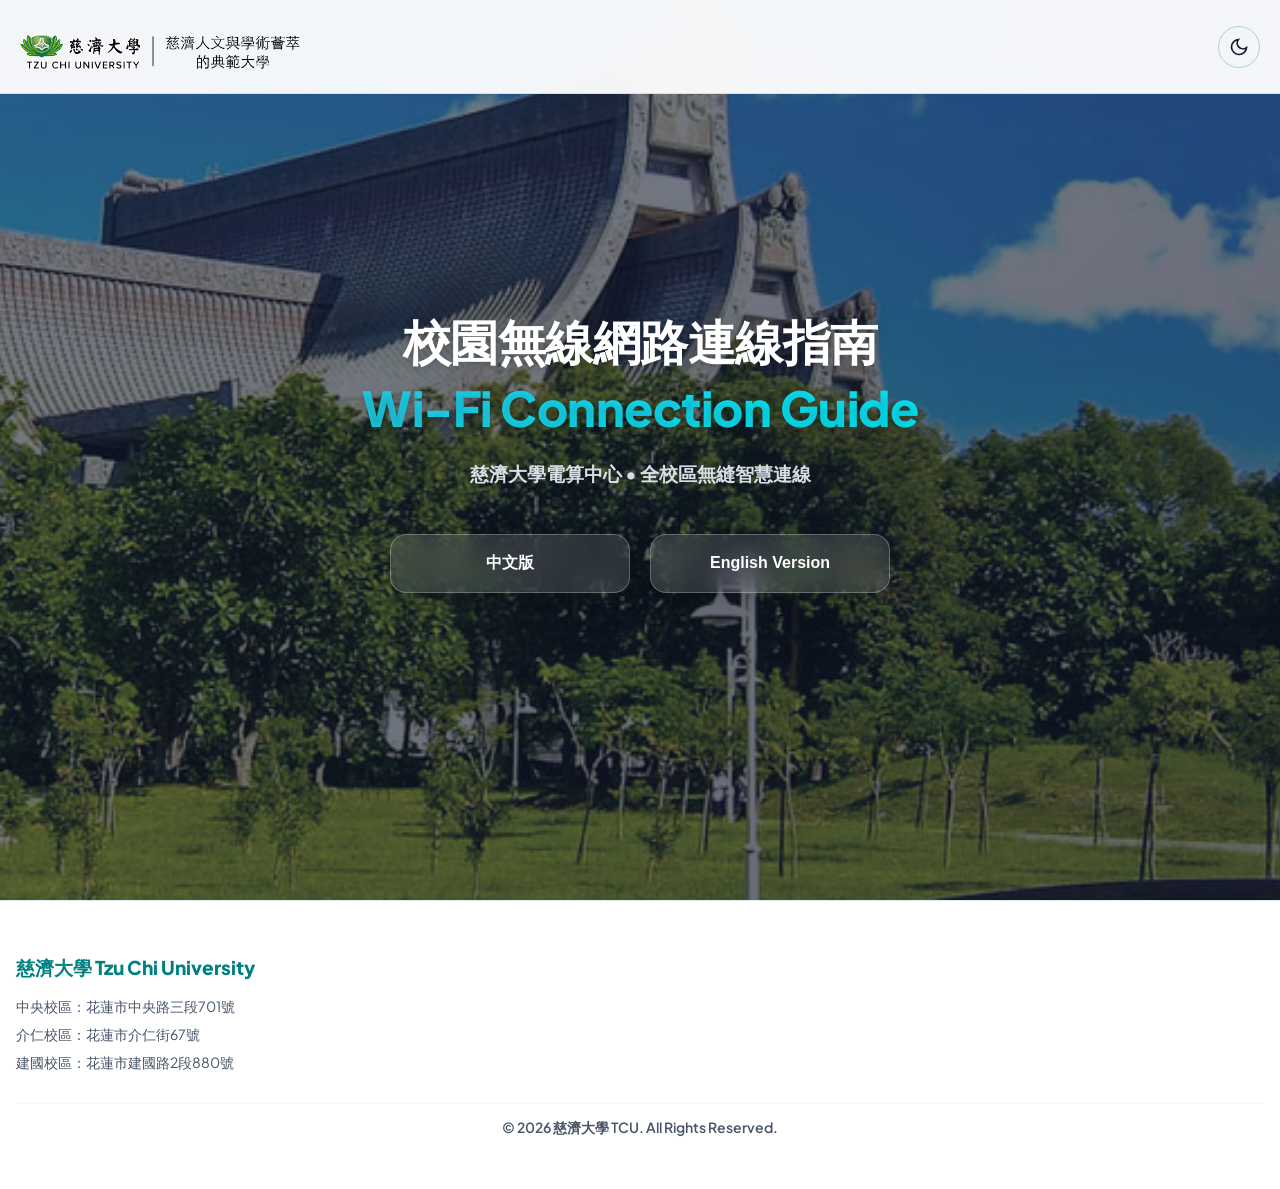
==== commit 26764f9e: "Feat: Menambahkan animasi scroll-driven fade-in dan efek premium pulse" ====
--- a/index.html
+++ b/index.html
@@ -139,13 +139,13 @@
         .hero-content { 
             width: 100%;
             max-width: 800px; 
-            animation: fadeInHero 0.8s ease-out;
+            animation: fadeInHero 1s cubic-bezier(0.16, 1, 0.3, 1);
             z-index: 2;
         }
 
         @keyframes fadeInHero {
-            from { opacity: 0; transform: translateY(20px); }
-            to { opacity: 1; transform: translateY(0); }
+            from { opacity: 0; transform: translateY(30px); filter: blur(4px); }
+            to { opacity: 1; transform: translateY(0); filter: blur(0); }
         }
 
         .hero-title {
@@ -198,26 +198,35 @@
             cursor: pointer;
             font-weight: 700;
             font-size: 16px;
-            transition: all 0.25s cubic-bezier(0.4, 0, 0.2, 1);
-        }
-
+            transition: all 0.3s cubic-bezier(0.16, 1, 0.3, 1);
+        }
+
+        /* PREMIUM GLASS EFFECT + PULSE ANIMATION */
         .glass-btn {
-            background: rgba(255, 255, 255, 0.15);
-            backdrop-filter: blur(10px);
-            -webkit-backdrop-filter: blur(10px);
+            background: rgba(255, 255, 255, 0.12);
+            backdrop-filter: blur(12px);
+            -webkit-backdrop-filter: blur(12px);
             color: #ffffff;
-            border: 1px solid rgba(255, 255, 255, 0.35);
-            box-shadow: 0 8px 25px rgba(0, 0, 0, 0.1);
+            border: 1px solid rgba(255, 255, 255, 0.25);
+            box-shadow: 0 8px 32px 0 rgba(0, 0, 0, 0.2);
+            animation: pulseGlow 3s infinite;
         }
 
         .glass-btn:hover {
             background: rgba(255, 255, 255, 0.25);
             border-color: rgba(255, 255, 255, 0.6);
-            transform: translateY(-3px);
-            box-shadow: 0 12px 30px rgba(0, 0, 0, 0.2);
-        }
-
-        /* ─── STYLE BARU: QUICK STEP FINDER ─── */
+            transform: translateY(-4px) scale(1.02);
+            box-shadow: 0 15px 35px rgba(0, 0, 0, 0.3);
+            animation: none;
+        }
+
+        @keyframes pulseGlow {
+            0% { box-shadow: 0 8px 32px 0 rgba(0, 0, 0, 0.2), 0 0 0 0 rgba(255, 255, 255, 0.1); }
+            50% { box-shadow: 0 8px 32px 0 rgba(0, 0, 0, 0.2), 0 0 0 12px rgba(255, 255, 255, 0); }
+            100% { box-shadow: 0 8px 32px 0 rgba(0, 0, 0, 0.2), 0 0 0 0 rgba(255, 255, 255, 0); }
+        }
+
+        /* QUICK STEP FINDER */
         .step-finder-container {
             background: var(--primary-light);
             border: 1px solid var(--border-color);
@@ -264,14 +273,14 @@
             align-items: center;
             justify-content: center;
             box-shadow: 0 2px 5px rgba(0,0,0,0.05);
-            transition: all 0.2s ease;
+            transition: all 0.25s cubic-bezier(0.175, 0.885, 0.32, 1.275);
         }
 
         .finder-btn:hover {
             background: var(--primary);
             color: #ffffff;
             border-color: var(--primary);
-            transform: scale(1.1);
+            transform: scale(1.18);
         }
 
         /* MAIN CONTAINER */
@@ -299,10 +308,26 @@
             border-bottom: 2px solid var(--border-color);
         }
 
+        /* ─── ANIMASI BARU: SCROLL-DRIVEN FADE-IN ─── */
         .step-item {
             padding: 40px 0;
             border-bottom: 1px solid var(--border-color);
-            scroll-margin-top: 110px; /* Jarak aman di atas langkah saat di-scroll otomatis agar tidak tertutup header */
+            scroll-margin-top: 110px;
+            
+            /* Kondisi Awal Animasi */
+            opacity: 0;
+            transform: translateY(40px);
+            filter: blur(2px);
+            transition: opacity 0.8s cubic-bezier(0.16, 1, 0.3, 1),
+                        transform 0.8s cubic-bezier(0.16, 1, 0.3, 1),
+                        filter 0.8s ease;
+        }
+
+        /* Saat Masuk Layar (Dipicu JS Kelas 'visible') */
+        .step-item.visible {
+            opacity: 1;
+            transform: translateY(0);
+            filter: blur(0);
         }
 
         .step-item:last-of-type { border-bottom: none; }
@@ -322,8 +347,18 @@
 
         .step-text { font-size: 22px; font-weight: 700; margin-bottom: 12px; }
         .step-subtext { color: var(--text-muted); font-size: 15px; margin-bottom: 18px; }
-        .alert-box { background: var(--alert-bg); border-left: 4px solid var(--alert-border); padding: 20px; margin: 25px 0; border-radius: 12px; color: var(--alert-text); font-size: 15px; }
-
+        
+        .alert-box { 
+            background: var(--alert-bg); 
+            border-left: 4px solid var(--alert-border); 
+            padding: 20px; 
+            margin: 25px 0; 
+            border-radius: 12px; 
+            color: var(--alert-text); 
+            font-size: 15px; 
+        }
+
+        /* IMAGE HOVER EFFECT */
         .img-container {
             width: 100%;
             margin-top: 25px;
@@ -338,6 +373,11 @@
             height: auto;       
             display: block;
             object-fit: contain; 
+            transition: transform 0.5s ease;
+        }
+
+        .img-container:hover img {
+            transform: scale(1.02);
         }
 
         .img-container.portrait-mode img {
@@ -351,7 +391,8 @@
 
         .speedtest-box-white { background: var(--primary-light); border: 1px solid var(--border-color); padding: 24px; margin: 45px 0 25px 0; border-radius: 16px; text-align: center; font-weight: 600; }
         .web-link-teal { color: var(--primary); font-weight: 700; text-decoration: none; border-bottom: 2px solid var(--primary); }
-        .back-home-btn { background: var(--text-main); color: var(--bg-global); border: none; padding: 14px 32px; font-size: 15px; font-weight: 700; border-radius: 30px; cursor: pointer; margin-top: 30px; }
+        .back-home-btn { background: var(--text-main); color: var(--bg-global); border: none; padding: 14px 32px; font-size: 15px; font-weight: 700; border-radius: 30px; cursor: pointer; margin-top: 30px; transition: transform 0.2s ease; }
+        .back-home-btn:hover { transform: translateY(-2px); }
 
         /* FOOTER */
         .tcu-footer-white { background: var(--bg-card); backdrop-filter: var(--bg-blur); border-top: 1px solid var(--border-color); padding: 50px 0; font-size: 14px; color: var(--text-muted); }
@@ -634,12 +675,13 @@
                 zhContent.classList.add('lang-content-hidden');
             }
             
+            // Re-trigger animasi deteksi scroll setelah bahasa diganti
             setTimeout(() => {
+                initScrollAnimation();
                 guideSection.scrollIntoView({ behavior: 'smooth' });
             }, 50);
         }
 
-        /* FUNGSI UTAMA BARU: UNTUK LOGIKA SCROLL OTOMATIS KE ID STEP */
         function scrollToStep(stepId) {
             const element = document.getElementById(stepId);
             if (element) {
@@ -653,6 +695,34 @@
                 document.getElementById('guide-section').style.display = 'none';
             }, 600);
         }
+
+        /* ─── FUNGSI JAVASCRIPT BARU: INTERSECTION OBSERVER UNTUK ANIMASI SCROLL ─── */
+        function initScrollAnimation() {
+            const steps = document.querySelectorAll('.step-item');
+            
+            const observerOptions = {
+                root: null,
+                rootMargin: '0px',
+                threshold: 0.15 // Memulai animasi saat 15% bagian elemen masuk layar
+            };
+
+            const observer = new IntersectionObserver((entries) => {
+                entries.forEach(entry => {
+                    if (entry.isIntersecting) {
+                        entry.target.classList.add('visible');
+                    }
+                });
+            }, observerOptions);
+
+            steps.forEach(step => {
+                observer.observe(step);
+            });
+        }
+
+        // Jalankan saat dokumen selesai dimuat
+        document.addEventListener("DOMContentLoaded", () => {
+            initScrollAnimation();
+        });
     </script>
 </body>
 </html>
